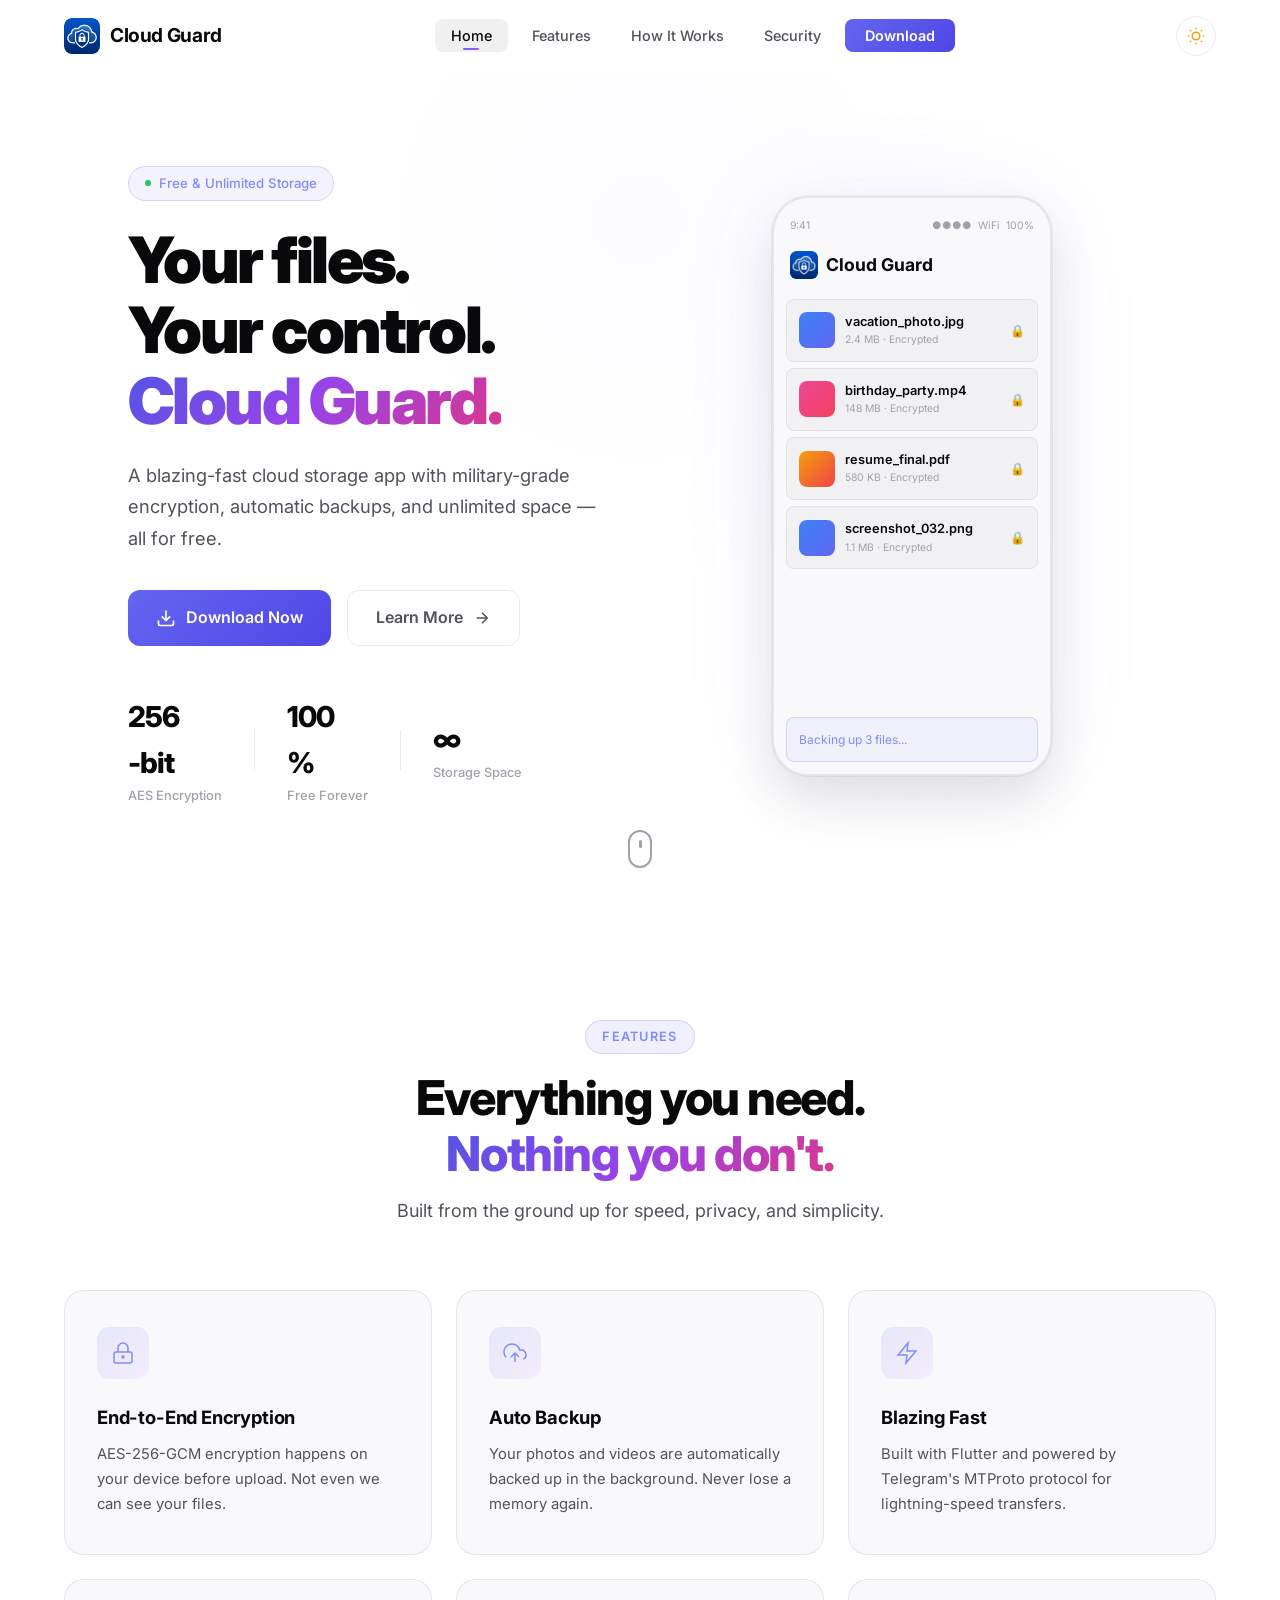
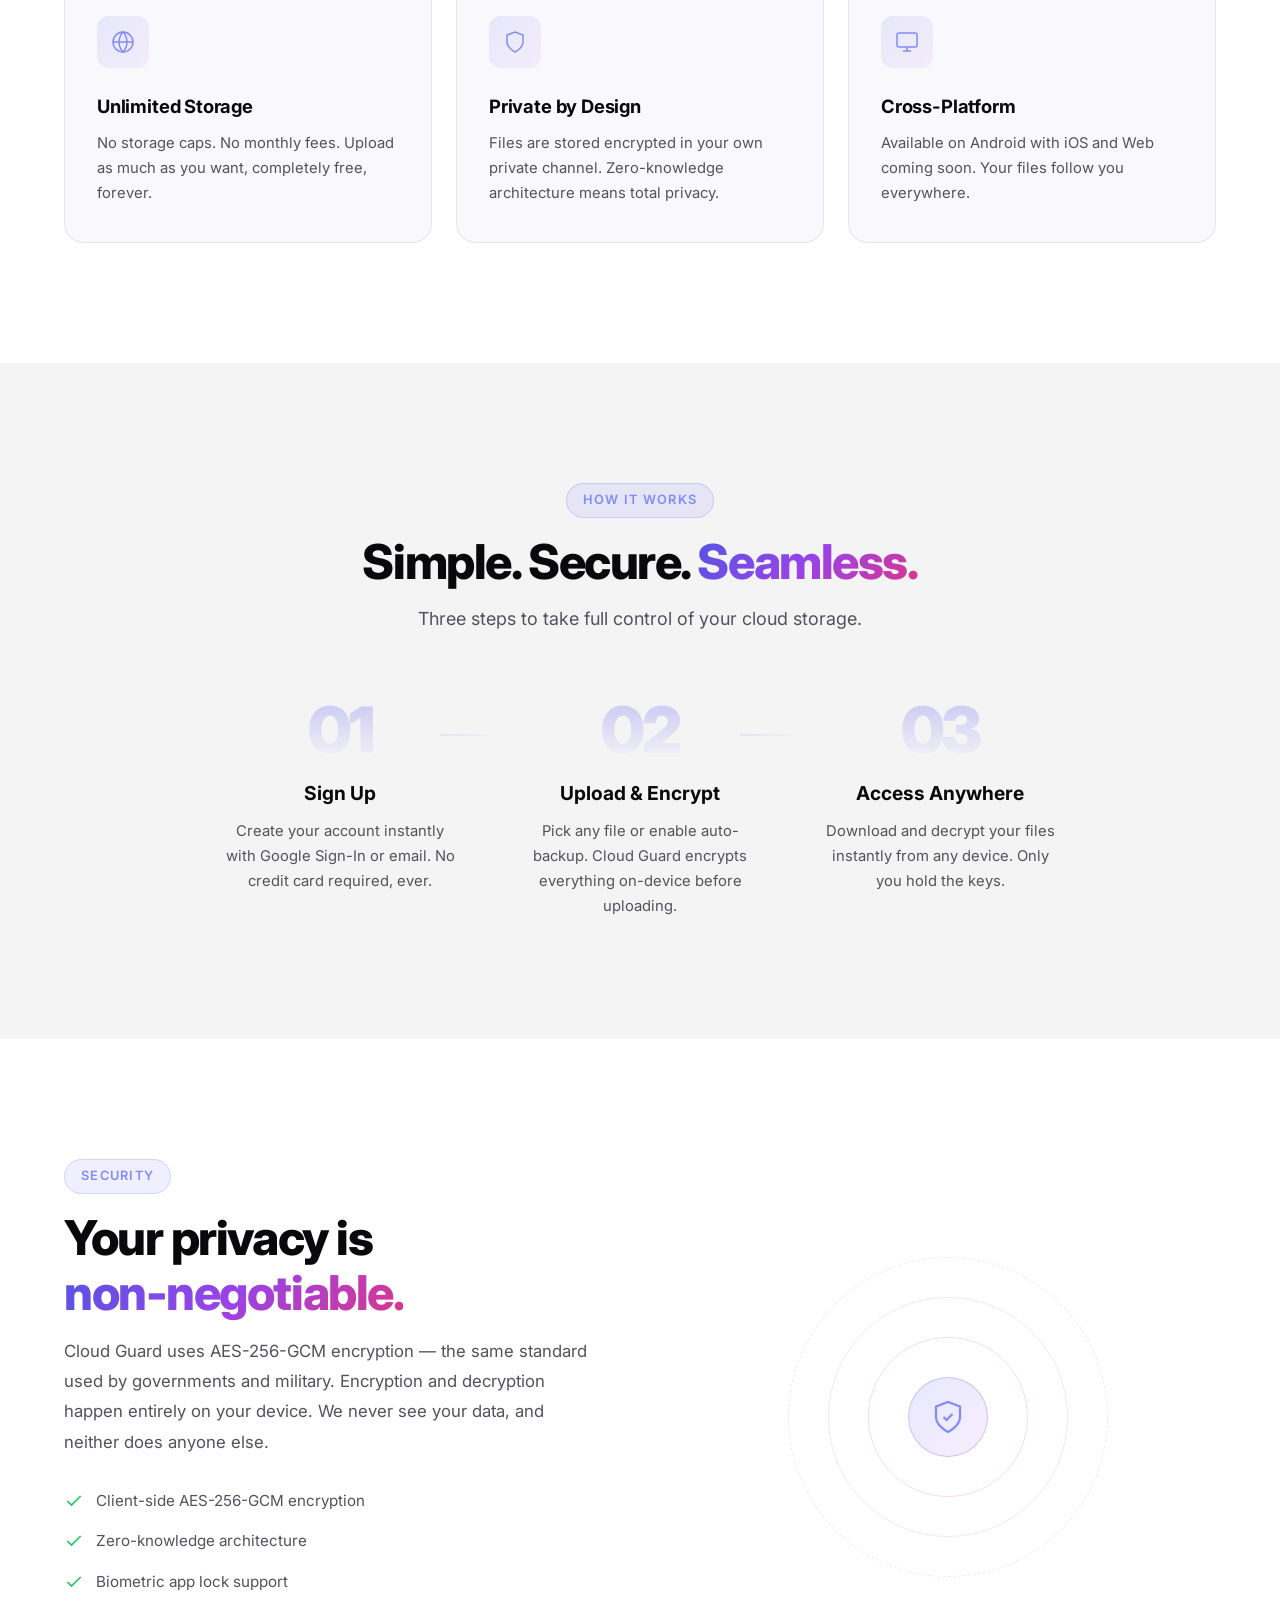
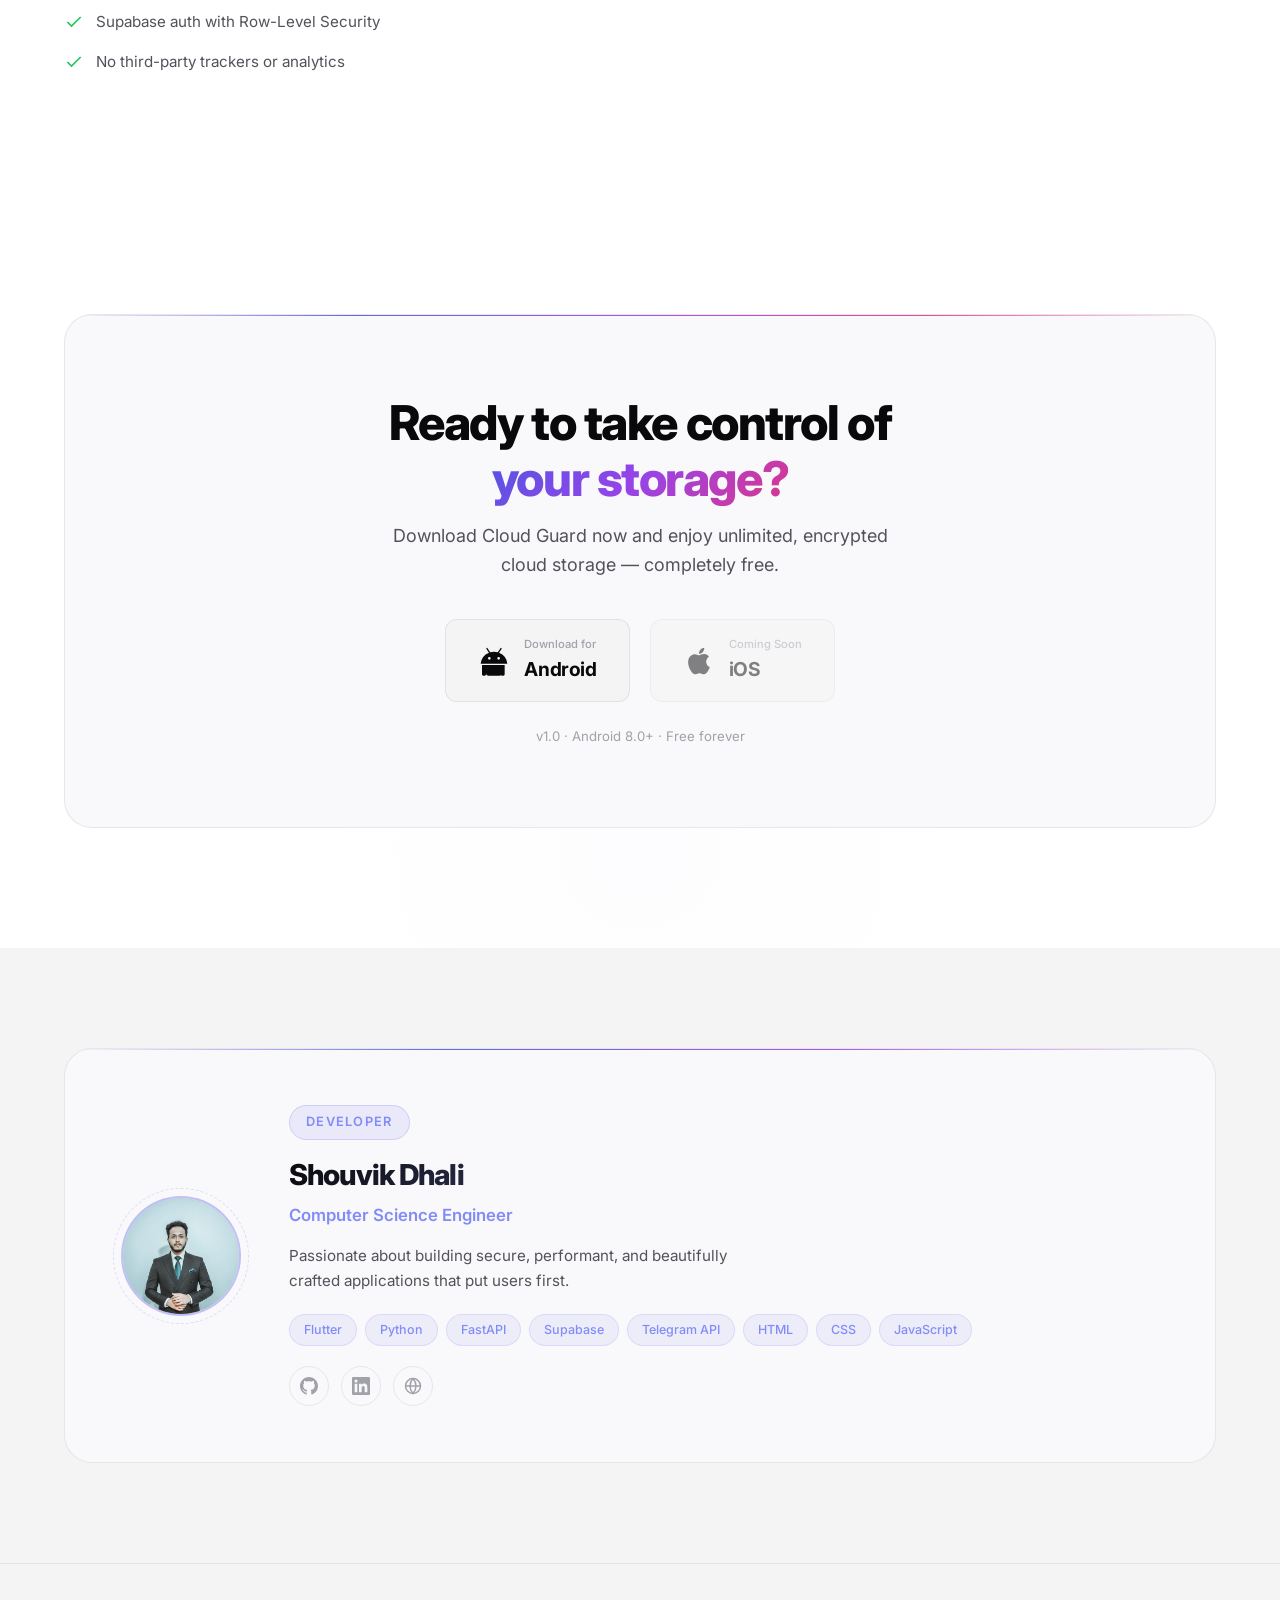
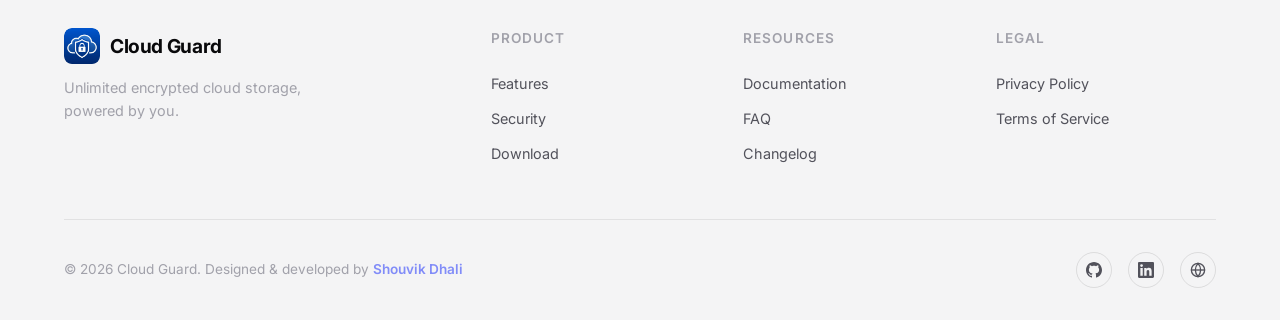
==== index.html @ 111c20c9 "first commit" ====
<!DOCTYPE html>
<html lang="en">
<head>
  <meta charset="UTF-8" />
  <meta name="viewport" content="width=device-width, initial-scale=1.0, viewport-fit=cover" />
  <title>Cloud Guard — Unlimited Free Encrypted Cloud Storage App</title>
  <meta name="description" content="Cloud Guard is a high-performance cloud storage app with end-to-end AES-256 encryption, automatic photo & video backup, and unlimited free storage. Download now for Android." />
  <meta name="keywords" content="cloud storage, encrypted storage, free cloud storage, unlimited storage, auto backup, photo backup, video backup, AES encryption, Android app, Cloud Guard" />
  <meta name="author" content="Shouvik Dhali" />
  <meta name="robots" content="index, follow" />
  <meta name="theme-color" content="#09090b" />
  <link rel="canonical" href="https://cloudguard.app/" />

  <!-- Open Graph / Facebook -->
  <meta property="og:type" content="website" />
  <meta property="og:url" content="https://cloudguard.app/" />
  <meta property="og:title" content="Cloud Guard — Unlimited Free Encrypted Cloud Storage" />
  <meta property="og:description" content="Blazing-fast cloud storage with military-grade encryption, automatic backups, and unlimited space — all for free." />
  <meta property="og:image" content="https://cloudguard.app/assets/og-image.png" />
  <meta property="og:site_name" content="Cloud Guard" />

  <!-- Twitter -->
  <meta name="twitter:card" content="summary_large_image" />
  <meta name="twitter:url" content="https://cloudguard.app/" />
  <meta name="twitter:title" content="Cloud Guard — Unlimited Free Encrypted Cloud Storage" />
  <meta name="twitter:description" content="Blazing-fast cloud storage with military-grade encryption, automatic backups, and unlimited space — all for free." />
  <meta name="twitter:image" content="https://cloudguard.app/assets/og-image.png" />

  <!-- Apple -->
  <meta name="apple-mobile-web-app-capable" content="yes" />
  <meta name="apple-mobile-web-app-status-bar-style" content="black-translucent" />
  <meta name="apple-mobile-web-app-title" content="Cloud Guard" />
  <link rel="apple-touch-icon" href="assets/favicon.png" />

  <!-- Preconnect & Fonts -->
  <link rel="preconnect" href="https://fonts.googleapis.com" />
  <link rel="preconnect" href="https://fonts.gstatic.com" crossorigin />
  <link href="https://fonts.googleapis.com/css2?family=Inter:wght@300;400;500;600;700;800;900&display=swap" rel="stylesheet" />

  <!-- Favicon -->
  <link rel="icon" type="image/png" sizes="32x32" href="assets/favicon.png" />
  <link rel="icon" type="image/png" sizes="16x16" href="assets/favicon.png" />
  <link rel="manifest" href="manifest.json" />

  <!-- Stylesheet -->
  <link rel="stylesheet" href="css/style.css" />

  <!-- Structured Data -->
  <script type="application/ld+json">
  {
    "@context": "https://schema.org",
    "@type": "SoftwareApplication",
    "name": "Cloud Guard",
    "operatingSystem": "Android",
    "applicationCategory": "UtilitiesApplication",
    "offers": {
      "@type": "Offer",
      "price": "0",
      "priceCurrency": "USD"
    },
    "description": "A high-performance cloud storage app with end-to-end AES-256 encryption, automatic photo & video backup, and unlimited free storage.",
    "author": {
      "@type": "Person",
      "name": "Shouvik Dhali",
      "url": "https://www.shouvikdhali.me/"
    },
    "aggregateRating": {
      "@type": "AggregateRating",
      "ratingValue": "4.8",
      "ratingCount": "100"
    }
  }
  </script>
  <script type="application/ld+json">
  {
    "@context": "https://schema.org",
    "@type": "WebSite",
    "name": "Cloud Guard",
    "url": "https://cloudguard.app/",
    "description": "Unlimited encrypted cloud storage, powered by you."
  }
  </script>
</head>
<body>
  <!-- Preloader -->
  <div class="preloader" id="preloader">
    <div class="preloader-spinner">
      <img src="assets/logo.png" alt="" class="preloader-logo" />
      <div class="preloader-ring"></div>
    </div>
  </div>

  <!-- Skip to content (accessibility) -->
  <a href="#main-content" class="skip-link">Skip to main content</a>

  <!-- Noscript -->
  <noscript>
    <div style="background:#6366f1;color:#fff;padding:12px;text-align:center;font-family:sans-serif;">
      This website requires JavaScript for full functionality. Please enable JavaScript to continue.
    </div>
  </noscript>

  <!-- ========== NAVBAR ========== -->
  <header>
  <nav class="navbar" id="navbar" role="navigation" aria-label="Main navigation">
    <div class="container nav-container">
      <a href="#" class="nav-logo">
        <img src="assets/logo.png" alt="Cloud Guard" class="logo-img" />
        <span>Cloud Guard</span>
      </a>
      <ul class="nav-links" id="navLinks">
        <li><a href="#hero">Home</a></li>
        <li><a href="#features">Features</a></li>
        <li><a href="#how-it-works">How It Works</a></li>
        <li><a href="#security">Security</a></li>
        <li><a href="#download" class="nav-cta">Download</a></li>
      </ul>
      <button class="theme-toggle" id="themeToggle" aria-label="Toggle theme">
        <svg class="theme-icon sun-icon" viewBox="0 0 24 24" fill="none" stroke="currentColor" stroke-width="2"><circle cx="12" cy="12" r="5"/><line x1="12" y1="1" x2="12" y2="3"/><line x1="12" y1="21" x2="12" y2="23"/><line x1="4.22" y1="4.22" x2="5.64" y2="5.64"/><line x1="18.36" y1="18.36" x2="19.78" y2="19.78"/><line x1="1" y1="12" x2="3" y2="12"/><line x1="21" y1="12" x2="23" y2="12"/><line x1="4.22" y1="19.78" x2="5.64" y2="18.36"/><line x1="18.36" y1="5.64" x2="19.78" y2="4.22"/></svg>
        <svg class="theme-icon moon-icon" viewBox="0 0 24 24" fill="none" stroke="currentColor" stroke-width="2"><path d="M21 12.79A9 9 0 1 1 11.21 3 7 7 0 0 0 21 12.79z"/></svg>
      </button>
      <button class="nav-toggle" id="navToggle" aria-label="Toggle navigation">
        <span></span>
        <span></span>
        <span></span>
      </button>
    </div>
  </nav>
  </header>

  <main id="main-content">
  <!-- ========== HERO ========== -->
  <section class="hero" id="hero" aria-label="Hero">
    <div class="hero-bg-glow"></div>
    <div class="container hero-container">
      <div class="hero-content" data-animate="fade-up">
        <div class="hero-badge">
          <span class="badge-dot"></span>
          Free &amp; Unlimited Storage
        </div>
        <h1 class="hero-title">
          Your files.<br />
          Your control.<br />
          <span class="gradient-text">Cloud Guard.</span>
        </h1>
        <p class="hero-subtitle">
          A blazing-fast cloud storage app with military-grade encryption, 
          automatic backups, and unlimited space — all for free.
        </p>
        <div class="hero-actions">
          <a href="#download" class="btn btn-primary btn-lg">
            <svg class="btn-icon" viewBox="0 0 24 24" fill="none" stroke="currentColor" stroke-width="2"><path d="M21 15v4a2 2 0 0 1-2 2H5a2 2 0 0 1-2-2v-4"/><polyline points="7 10 12 15 17 10"/><line x1="12" y1="15" x2="12" y2="3"/></svg>
            Download Now
          </a>
          <a href="#features" class="btn btn-ghost btn-lg">
            Learn More
            <svg class="btn-icon-right" viewBox="0 0 24 24" fill="none" stroke="currentColor" stroke-width="2"><line x1="5" y1="12" x2="19" y2="12"/><polyline points="12 5 19 12 12 19"/></svg>
          </a>
        </div>
        <div class="hero-stats">
          <div class="stat">
            <span class="stat-number" data-count="256">0</span><span class="stat-suffix">-bit</span>
            <span class="stat-label">AES Encryption</span>
          </div>
          <div class="stat-divider"></div>
          <div class="stat">
            <span class="stat-number" data-count="100">0</span><span class="stat-suffix">%</span>
            <span class="stat-label">Free Forever</span>
          </div>
          <div class="stat-divider"></div>
          <div class="stat">
            <span class="stat-number">∞</span>
            <span class="stat-label">Storage Space</span>
          </div>
        </div>
      </div>
      <div class="hero-visual" data-animate="fade-up" data-delay="200">
        <div class="phone-mockup">
          <div class="phone-frame">
            <div class="phone-screen">
              <div class="screen-header">
                <div class="screen-status-bar">
                  <span>9:41</span>
                  <div class="status-icons">
                    <span>●●●●</span>
                    <span>WiFi</span>
                    <span>100%</span>
                  </div>
                </div>
                <div class="screen-app-bar">
                  <img src="assets/logo.png" alt="" class="screen-logo" />
                  <span>Cloud Guard</span>
                </div>
              </div>
              <div class="screen-content">
                <div class="screen-file-item">
                  <div class="file-icon file-icon-img"></div>
                  <div class="file-info">
                    <span class="file-name">vacation_photo.jpg</span>
                    <span class="file-meta">2.4 MB · Encrypted</span>
                  </div>
                  <div class="file-lock">🔒</div>
                </div>
                <div class="screen-file-item">
                  <div class="file-icon file-icon-vid"></div>
                  <div class="file-info">
                    <span class="file-name">birthday_party.mp4</span>
                    <span class="file-meta">148 MB · Encrypted</span>
                  </div>
                  <div class="file-lock">🔒</div>
                </div>
                <div class="screen-file-item">
                  <div class="file-icon file-icon-doc"></div>
                  <div class="file-info">
                    <span class="file-name">resume_final.pdf</span>
                    <span class="file-meta">580 KB · Encrypted</span>
                  </div>
                  <div class="file-lock">🔒</div>
                </div>
                <div class="screen-file-item">
                  <div class="file-icon file-icon-img"></div>
                  <div class="file-info">
                    <span class="file-name">screenshot_032.png</span>
                    <span class="file-meta">1.1 MB · Encrypted</span>
                  </div>
                  <div class="file-lock">🔒</div>
                </div>
                <div class="screen-upload-bar">
                  <div class="upload-progress"></div>
                  <span>Backing up 3 files...</span>
                </div>
              </div>
            </div>
          </div>
          <div class="phone-glow"></div>
        </div>
      </div>
    </div>
    <div class="hero-scroll-indicator">
      <div class="scroll-mouse">
        <div class="scroll-wheel"></div>
      </div>
    </div>
  </section>

  <!-- ========== FEATURES ========== -->
  <section class="features" id="features" aria-label="Features">
    <div class="container">
      <div class="section-header" data-animate="fade-up">
        <span class="section-tag">Features</span>
        <h2 class="section-title">Everything you need.<br /><span class="gradient-text">Nothing you don't.</span></h2>
        <p class="section-subtitle">Built from the ground up for speed, privacy, and simplicity.</p>
      </div>
      <div class="features-grid">
        <div class="feature-card" data-animate="fade-up" data-delay="0">
          <div class="feature-icon-wrap">
            <svg viewBox="0 0 24 24" fill="none" stroke="currentColor" stroke-width="1.5"><rect x="3" y="11" width="18" height="11" rx="2" ry="2"/><path d="M7 11V7a5 5 0 0 1 10 0v4"/><circle cx="12" cy="16" r="1"/></svg>
          </div>
          <h3>End-to-End Encryption</h3>
          <p>AES-256-GCM encryption happens on your device before upload. Not even we can see your files.</p>
        </div>
        <div class="feature-card" data-animate="fade-up" data-delay="100">
          <div class="feature-icon-wrap">
            <svg viewBox="0 0 24 24" fill="none" stroke="currentColor" stroke-width="1.5"><polyline points="16 16 12 12 8 16"/><line x1="12" y1="12" x2="12" y2="21"/><path d="M20.39 18.39A5 5 0 0 0 18 9h-1.26A8 8 0 1 0 3 16.3"/></svg>
          </div>
          <h3>Auto Backup</h3>
          <p>Your photos and videos are automatically backed up in the background. Never lose a memory again.</p>
        </div>
        <div class="feature-card" data-animate="fade-up" data-delay="200">
          <div class="feature-icon-wrap">
            <svg viewBox="0 0 24 24" fill="none" stroke="currentColor" stroke-width="1.5"><path d="M13 2L3 14h9l-1 8 10-12h-9l1-8z"/></svg>
          </div>
          <h3>Blazing Fast</h3>
          <p>Built with Flutter and powered by Telegram's MTProto protocol for lightning-speed transfers.</p>
        </div>
        <div class="feature-card" data-animate="fade-up" data-delay="0">
          <div class="feature-icon-wrap">
            <svg viewBox="0 0 24 24" fill="none" stroke="currentColor" stroke-width="1.5"><circle cx="12" cy="12" r="10"/><line x1="2" y1="12" x2="22" y2="12"/><path d="M12 2a15.3 15.3 0 0 1 4 10 15.3 15.3 0 0 1-4 10 15.3 15.3 0 0 1-4-10 15.3 15.3 0 0 1 4-10z"/></svg>
          </div>
          <h3>Unlimited Storage</h3>
          <p>No storage caps. No monthly fees. Upload as much as you want, completely free, forever.</p>
        </div>
        <div class="feature-card" data-animate="fade-up" data-delay="100">
          <div class="feature-icon-wrap">
            <svg viewBox="0 0 24 24" fill="none" stroke="currentColor" stroke-width="1.5"><path d="M12 22s8-4 8-10V5l-8-3-8 3v7c0 6 8 10 8 10z"/></svg>
          </div>
          <h3>Private by Design</h3>
          <p>Files are stored encrypted in your own private channel. Zero-knowledge architecture means total privacy.</p>
        </div>
        <div class="feature-card" data-animate="fade-up" data-delay="200">
          <div class="feature-icon-wrap">
            <svg viewBox="0 0 24 24" fill="none" stroke="currentColor" stroke-width="1.5"><rect x="2" y="3" width="20" height="14" rx="2" ry="2"/><line x1="8" y1="21" x2="16" y2="21"/><line x1="12" y1="17" x2="12" y2="21"/></svg>
          </div>
          <h3>Cross-Platform</h3>
          <p>Available on Android with iOS and Web coming soon. Your files follow you everywhere.</p>
        </div>
      </div>
    </div>
  </section>

  <!-- ========== HOW IT WORKS ========== -->
  <section class="how-it-works" id="how-it-works" aria-label="How it works">
    <div class="container">
      <div class="section-header" data-animate="fade-up">
        <span class="section-tag">How It Works</span>
        <h2 class="section-title">Simple. Secure. <span class="gradient-text">Seamless.</span></h2>
        <p class="section-subtitle">Three steps to take full control of your cloud storage.</p>
      </div>
      <div class="steps">
        <div class="step" data-animate="fade-up" data-delay="0">
          <div class="step-number">01</div>
          <div class="step-content">
            <h3>Sign Up</h3>
            <p>Create your account instantly with Google Sign-In or email. No credit card required, ever.</p>
          </div>
          <div class="step-line"></div>
        </div>
        <div class="step" data-animate="fade-up" data-delay="150">
          <div class="step-number">02</div>
          <div class="step-content">
            <h3>Upload & Encrypt</h3>
            <p>Pick any file or enable auto-backup. Cloud Guard encrypts everything on-device before uploading.</p>
          </div>
          <div class="step-line"></div>
        </div>
        <div class="step" data-animate="fade-up" data-delay="300">
          <div class="step-number">03</div>
          <div class="step-content">
            <h3>Access Anywhere</h3>
            <p>Download and decrypt your files instantly from any device. Only you hold the keys.</p>
          </div>
        </div>
      </div>
    </div>
  </section>

  <!-- ========== SECURITY ========== -->
  <section class="security" id="security" aria-label="Security">
    <div class="container">
      <div class="security-grid">
        <div class="security-content" data-animate="fade-up">
          <span class="section-tag">Security</span>
          <h2 class="section-title">Your privacy is<br /><span class="gradient-text">non-negotiable.</span></h2>
          <p class="security-desc">
            Cloud Guard uses AES-256-GCM encryption — the same standard used by governments and military. 
            Encryption and decryption happen entirely on your device. We never see your data, and neither does anyone else.
          </p>
          <ul class="security-list">
            <li>
              <svg viewBox="0 0 24 24" fill="none" stroke="currentColor" stroke-width="2"><polyline points="20 6 9 17 4 12"/></svg>
              Client-side AES-256-GCM encryption
            </li>
            <li>
              <svg viewBox="0 0 24 24" fill="none" stroke="currentColor" stroke-width="2"><polyline points="20 6 9 17 4 12"/></svg>
              Zero-knowledge architecture
            </li>
            <li>
              <svg viewBox="0 0 24 24" fill="none" stroke="currentColor" stroke-width="2"><polyline points="20 6 9 17 4 12"/></svg>
              Biometric app lock support
            </li>
            <li>
              <svg viewBox="0 0 24 24" fill="none" stroke="currentColor" stroke-width="2"><polyline points="20 6 9 17 4 12"/></svg>
              Supabase auth with Row-Level Security
            </li>
            <li>
              <svg viewBox="0 0 24 24" fill="none" stroke="currentColor" stroke-width="2"><polyline points="20 6 9 17 4 12"/></svg>
              No third-party trackers or analytics
            </li>
          </ul>
        </div>
        <div class="security-visual" data-animate="fade-up" data-delay="200">
          <div class="shield-graphic">
            <div class="shield-ring shield-ring-1"></div>
            <div class="shield-ring shield-ring-2"></div>
            <div class="shield-ring shield-ring-3"></div>
            <div class="shield-core">
              <svg viewBox="0 0 24 24" fill="none" stroke="currentColor" stroke-width="1.5"><path d="M12 22s8-4 8-10V5l-8-3-8 3v7c0 6 8 10 8 10z"/><polyline points="9 12 11 14 15 10"/></svg>
            </div>
          </div>
        </div>
      </div>
    </div>
  </section>

  <!-- ========== DOWNLOAD ========== -->
  <section class="download" id="download" aria-label="Download">
    <div class="download-bg-glow"></div>
    <div class="container">
      <div class="download-card" data-animate="fade-up">
        <h2 class="section-title">Ready to take control of<br /><span class="gradient-text">your storage?</span></h2>
        <p class="section-subtitle">Download Cloud Guard now and enjoy unlimited, encrypted cloud storage — completely free.</p>
        <div class="download-buttons">
          <a href="#" class="download-btn android-btn">
            <svg viewBox="0 0 24 24" fill="currentColor" class="store-icon">
              <path d="M17.523 2.236a.5.5 0 0 0-.695.134L14.84 5.456A9.93 9.93 0 0 0 12 5c-.988 0-1.94.16-2.837.455L7.172 2.37a.5.5 0 1 0-.83.558l1.9 2.828A9.972 9.972 0 0 0 2 14h20a9.972 9.972 0 0 0-6.242-8.244l1.9-2.828a.5.5 0 0 0-.135-.692zM8.5 11a1 1 0 1 1 0-2 1 1 0 0 1 0 2zm7 0a1 1 0 1 1 0-2 1 1 0 0 1 0 2zM3 15v7a1 1 0 0 0 1 1h1a1 1 0 0 0 1-1v-7H3zm14 0v7a1 1 0 0 0 1 1h1a1 1 0 0 0 1-1v-7h-3zM6 15v6a2 2 0 0 0 2 2h8a2 2 0 0 0 2-2v-6H6z"/>
            </svg>
            <div class="btn-text">
              <span class="btn-small">Download for</span>
              <span class="btn-large">Android</span>
            </div>
          </a>
          <div class="download-btn coming-soon-btn" title="Coming Soon">
            <svg viewBox="0 0 24 24" fill="currentColor" class="store-icon">
              <path d="M18.71 19.5c-.83 1.24-1.71 2.45-3.05 2.47-1.34.03-1.77-.79-3.29-.79-1.53 0-2 .77-3.27.82-1.31.05-2.3-1.32-3.14-2.53C4.25 17 2.94 12.45 4.7 9.39c.87-1.52 2.43-2.48 4.12-2.51 1.28-.02 2.5.87 3.29.87.78 0 2.26-1.07 3.8-.91.65.03 2.47.26 3.64 1.98-.09.06-2.17 1.28-2.15 3.81.03 3.02 2.65 4.03 2.68 4.04-.03.07-.42 1.44-1.38 2.83M13 3.5c.73-.83 1.94-1.46 2.94-1.5.13 1.17-.34 2.35-1.04 3.19-.69.85-1.83 1.51-2.95 1.42-.15-1.15.41-2.35 1.05-3.11z"/>
            </svg>
            <div class="btn-text">
              <span class="btn-small">Coming Soon</span>
              <span class="btn-large">iOS</span>
            </div>
          </div>
        </div>
        <p class="download-note">v1.0 · Android 8.0+ · Free forever</p>
      </div>
    </div>
  </section>

  <!-- ========== DEVELOPER ========== -->
  <section class="developer" id="developer" aria-label="Developer">
    <div class="container">
      <div class="developer-card" data-animate="fade-up">
        <div class="dev-avatar">
          <div class="dev-avatar-inner">
            <img src="assets/developer.jpg" alt="Shouvik Dhali — Developer of Cloud Guard" class="dev-photo" loading="lazy" />
          </div>
          <div class="dev-avatar-ring"></div>
        </div>
        <div class="dev-info">
          <span class="section-tag">Developer</span>
          <h3 class="dev-name">Shouvik Dhali</h3>
          <p class="dev-title">Computer Science Engineer</p>
          <p class="dev-desc">Passionate about building secure, performant, and beautifully crafted applications that put users first.</p>
          <div class="dev-tags">
            <span class="dev-tag">Flutter</span>
            <span class="dev-tag">Python</span>
            <span class="dev-tag">FastAPI</span>
            <span class="dev-tag">Supabase</span>
            <span class="dev-tag">Telegram API</span>
            <span class="dev-tag">HTML</span>
            <span class="dev-tag">CSS</span>
            <span class="dev-tag">JavaScript</span>
          </div>
          <div class="dev-socials">
            <a href="https://github.com/shouvikofficial" target="_blank" rel="noopener" aria-label="GitHub">
              <svg viewBox="0 0 24 24" fill="currentColor"><path d="M12 0c-6.626 0-12 5.373-12 12 0 5.302 3.438 9.8 8.207 11.387.599.111.793-.261.793-.577v-2.234c-3.338.726-4.033-1.416-4.033-1.416-.546-1.387-1.333-1.756-1.333-1.756-1.089-.745.083-.729.083-.729 1.205.084 1.839 1.237 1.839 1.237 1.07 1.834 2.807 1.304 3.492.997.107-.775.418-1.305.762-1.604-2.665-.305-5.467-1.334-5.467-5.931 0-1.311.469-2.381 1.236-3.221-.124-.303-.535-1.524.117-3.176 0 0 1.008-.322 3.301 1.23.957-.266 1.983-.399 3.003-.404 1.02.005 2.047.138 3.006.404 2.291-1.552 3.297-1.23 3.297-1.23.653 1.653.242 2.874.118 3.176.77.84 1.235 1.911 1.235 3.221 0 4.609-2.807 5.624-5.479 5.921.43.372.823 1.102.823 2.222v3.293c0 .319.192.694.801.576 4.765-1.589 8.199-6.086 8.199-11.386 0-6.627-5.373-12-12-12z"/></svg>
            </a>
            <a href="https://www.linkedin.com/in/mehshouvik420" target="_blank" rel="noopener" aria-label="LinkedIn">
              <svg viewBox="0 0 24 24" fill="currentColor"><path d="M20.447 20.452h-3.554v-5.569c0-1.328-.027-3.037-1.852-3.037-1.853 0-2.136 1.445-2.136 2.939v5.667H9.351V9h3.414v1.561h.046c.477-.9 1.637-1.85 3.37-1.85 3.601 0 4.267 2.37 4.267 5.455v6.286zM5.337 7.433a2.062 2.062 0 0 1-2.063-2.065 2.064 2.064 0 1 1 2.063 2.065zm1.782 13.019H3.555V9h3.564v11.452zM22.225 0H1.771C.792 0 0 .774 0 1.729v20.542C0 23.227.792 24 1.771 24h20.451C23.2 24 24 23.227 24 22.271V1.729C24 .774 23.2 0 22.222 0h.003z"/></svg>
            </a>
            <a href="https://www.shouvikdhali.me/" target="_blank" rel="noopener" aria-label="Portfolio">
              <svg viewBox="0 0 24 24" fill="none" stroke="currentColor" stroke-width="2"><circle cx="12" cy="12" r="10"/><line x1="2" y1="12" x2="22" y2="12"/><path d="M12 2a15.3 15.3 0 0 1 4 10 15.3 15.3 0 0 1-4 10 15.3 15.3 0 0 1-4-10 15.3 15.3 0 0 1 4-10z"/></svg>
            </a>
          </div>
        </div>
      </div>
    </div>
  </section>

  </main>

  <!-- ========== FOOTER ========== -->
  <footer class="footer" role="contentinfo">
    <div class="container">
      <div class="footer-content">
        <div class="footer-brand">
          <a href="#" class="nav-logo">
            <img src="assets/logo.png" alt="Cloud Guard" class="logo-img" loading="lazy" />
            <span>Cloud Guard</span>
          </a>
          <p class="footer-desc">Unlimited encrypted cloud storage, powered by you.</p>
        </div>
        <div class="footer-links-grid">
          <div class="footer-col">
            <h4>Product</h4>
            <a href="#features">Features</a>
            <a href="#security">Security</a>
            <a href="#download">Download</a>
          </div>
          <div class="footer-col">
            <h4>Resources</h4>
            <a href="docs.html">Documentation</a>
            <a href="faq.html">FAQ</a>
            <a href="changelog.html">Changelog</a>
          </div>
          <div class="footer-col">
            <h4>Legal</h4>
            <a href="privacy.html">Privacy Policy</a>
            <a href="terms.html">Terms of Service</a>
          </div>
        </div>
      </div>
      <div class="footer-bottom">
        <p>&copy; 2026 Cloud Guard. Designed &amp; developed by <a href="#developer" class="dev-credit">Shouvik Dhali</a></p>
        <div class="footer-socials">
          <a href="https://github.com/shouvikofficial" target="_blank" rel="noopener" aria-label="GitHub">
            <svg viewBox="0 0 24 24" fill="currentColor"><path d="M12 0c-6.626 0-12 5.373-12 12 0 5.302 3.438 9.8 8.207 11.387.599.111.793-.261.793-.577v-2.234c-3.338.726-4.033-1.416-4.033-1.416-.546-1.387-1.333-1.756-1.333-1.756-1.089-.745.083-.729.083-.729 1.205.084 1.839 1.237 1.839 1.237 1.07 1.834 2.807 1.304 3.492.997.107-.775.418-1.305.762-1.604-2.665-.305-5.467-1.334-5.467-5.931 0-1.311.469-2.381 1.236-3.221-.124-.303-.535-1.524.117-3.176 0 0 1.008-.322 3.301 1.23.957-.266 1.983-.399 3.003-.404 1.02.005 2.047.138 3.006.404 2.291-1.552 3.297-1.23 3.297-1.23.653 1.653.242 2.874.118 3.176.77.84 1.235 1.911 1.235 3.221 0 4.609-2.807 5.624-5.479 5.921.43.372.823 1.102.823 2.222v3.293c0 .319.192.694.801.576 4.765-1.589 8.199-6.086 8.199-11.386 0-6.627-5.373-12-12-12z"/></svg>
          </a>
          <a href="https://www.linkedin.com/in/mehshouvik420" target="_blank" rel="noopener" aria-label="LinkedIn">
            <svg viewBox="0 0 24 24" fill="currentColor"><path d="M20.447 20.452h-3.554v-5.569c0-1.328-.027-3.037-1.852-3.037-1.853 0-2.136 1.445-2.136 2.939v5.667H9.351V9h3.414v1.561h.046c.477-.9 1.637-1.85 3.37-1.85 3.601 0 4.267 2.37 4.267 5.455v6.286zM5.337 7.433a2.062 2.062 0 0 1-2.063-2.065 2.064 2.064 0 1 1 2.063 2.065zm1.782 13.019H3.555V9h3.564v11.452zM22.225 0H1.771C.792 0 0 .774 0 1.729v20.542C0 23.227.792 24 1.771 24h20.451C23.2 24 24 23.227 24 22.271V1.729C24 .774 23.2 0 22.222 0h.003z"/></svg>
          </a>
          <a href="https://www.shouvikdhali.me/" target="_blank" rel="noopener" aria-label="Portfolio">
            <svg viewBox="0 0 24 24" fill="none" stroke="currentColor" stroke-width="2"><circle cx="12" cy="12" r="10"/><line x1="2" y1="12" x2="22" y2="12"/><path d="M12 2a15.3 15.3 0 0 1 4 10 15.3 15.3 0 0 1-4 10 15.3 15.3 0 0 1-4-10 15.3 15.3 0 0 1 4-10z"/></svg>
          </a>
        </div>
      </div>
    </div>
  </footer>

  <script src="js/main.js"></script>

  <!-- Scroll to Top -->
  <button class="scroll-to-top" id="scrollToTop" aria-label="Scroll to top">
    <svg viewBox="0 0 24 24" fill="none" stroke="currentColor" stroke-width="2.5"><polyline points="18 15 12 9 6 15"/></svg>
  </button>
</body>
</html>
---- css/style.css ----
/* ===================================================
   CLOUD GUARD — Landing Page Styles
   Modern, dark-themed, professional design
   =================================================== */

/* ---------- RESET & BASE ---------- */
*, *::before, *::after {
  margin: 0;
  padding: 0;
  box-sizing: border-box;
}

:root {
  /* Colors */
  --bg-primary: #09090b;
  --bg-secondary: #0f0f13;
  --bg-card: #141419;
  --bg-card-hover: #1a1a22;
  --border-color: rgba(255, 255, 255, 0.06);
  --border-hover: rgba(255, 255, 255, 0.12);

  --text-primary: #fafafa;
  --text-secondary: #a1a1aa;
  --text-muted: #71717a;

  --accent: #6366f1;
  --accent-light: #818cf8;
  --accent-dark: #4f46e5;
  --accent-glow: rgba(99, 102, 241, 0.25);

  --gradient-start: #6366f1;
  --gradient-mid: #a855f7;
  --gradient-end: #ec4899;

  --success: #22c55e;

  /* Sizing */
  --container-max: 1200px;
  --nav-height: 72px;
  --radius-sm: 8px;
  --radius-md: 12px;
  --radius-lg: 20px;
  --radius-xl: 28px;

  /* Transitions */
  --ease-out: cubic-bezier(0.16, 1, 0.3, 1);
  --transition-fast: 0.2s var(--ease-out);
  --transition-base: 0.4s var(--ease-out);
  --transition-slow: 0.6s var(--ease-out);
}

/* ---------- LIGHT MODE ---------- */
[data-theme="light"] {
  --bg-primary: #ffffff;
  --bg-secondary: #f4f4f5;
  --bg-card: #f9f9fb;
  --bg-card-hover: #f0f0f5;
  --border-color: rgba(0, 0, 0, 0.08);
  --border-hover: rgba(0, 0, 0, 0.15);

  --text-primary: #09090b;
  --text-secondary: #52525b;
  --text-muted: #a1a1aa;

  --accent-glow: rgba(99, 102, 241, 0.12);
}

[data-theme="light"] .hero-bg-glow {
  opacity: 0.15;
}

[data-theme="light"] .phone-frame {
  box-shadow:
    0 0 0 1px rgba(0, 0, 0, 0.05),
    0 25px 50px rgba(0, 0, 0, 0.1),
    0 0 100px rgba(99, 102, 241, 0.08);
}

[data-theme="light"] .navbar {
  background: rgba(255, 255, 255, 0.6);
}

[data-theme="light"] .navbar.scrolled {
  background: rgba(255, 255, 255, 0.85);
}

[data-theme="light"] .nav-links a:hover {
  background: rgba(0, 0, 0, 0.04);
}

[data-theme="light"] .nav-toggle span {
  background: var(--text-primary);
}

[data-theme="light"] .screen-file-item {
  background: rgba(0, 0, 0, 0.03);
  border-color: rgba(0, 0, 0, 0.06);
}

[data-theme="light"] .screen-upload-bar {
  background: rgba(99, 102, 241, 0.06);
}

[data-theme="light"] .download-btn {
  background: var(--bg-secondary);
}

[data-theme="light"] .footer-socials a {
  border-color: rgba(0, 0, 0, 0.1);
}

[data-theme="light"] .footer-socials svg {
  color: var(--text-secondary);
}

[data-theme="light"] .nav-links {
  background: rgba(255, 255, 255, 0.95);
}

[data-theme="light"] .download-bg-glow {
  opacity: 0.1;
}

[data-theme="light"] .phone-glow {
  opacity: 0.1;
}

[data-theme="light"] .gradient-text {
  filter: brightness(0.85) saturate(1.2);
}

html {
  scroll-behavior: smooth;
  -webkit-font-smoothing: antialiased;
  -moz-osx-font-smoothing: grayscale;
}

/* ---------- CUSTOM SCROLLBAR ---------- */
::-webkit-scrollbar {
  width: 8px;
}

::-webkit-scrollbar-track {
  background: var(--bg-primary);
}

::-webkit-scrollbar-thumb {
  background: rgba(99, 102, 241, 0.3);
  border-radius: 10px;
}

::-webkit-scrollbar-thumb:hover {
  background: rgba(99, 102, 241, 0.5);
}

/* Firefox scrollbar */
html {
  scrollbar-width: thin;
  scrollbar-color: rgba(99, 102, 241, 0.3) var(--bg-primary);
}

/* ---------- TEXT SELECTION ---------- */
::selection {
  background: rgba(99, 102, 241, 0.35);
  color: #fff;
}

::-moz-selection {
  background: rgba(99, 102, 241, 0.35);
  color: #fff;
}

[data-theme="light"] ::selection {
  background: rgba(99, 102, 241, 0.25);
  color: #09090b;
}

/* ---------- FOCUS VISIBLE (keyboard nav) ---------- */
:focus-visible {
  outline: 2px solid var(--accent);
  outline-offset: 3px;
  border-radius: 4px;
}

a:focus:not(:focus-visible),
button:focus:not(:focus-visible) {
  outline: none;
}

body {
  font-family: 'Inter', -apple-system, BlinkMacSystemFont, 'Segoe UI', sans-serif;
  background-color: var(--bg-primary);
  color: var(--text-primary);
  line-height: 1.6;
  overflow-x: hidden;
}

/* ---------- PRELOADER ---------- */
.preloader {
  position: fixed;
  inset: 0;
  z-index: 99999;
  display: flex;
  align-items: center;
  justify-content: center;
  background: var(--bg-primary);
  transition: opacity 0.5s ease, visibility 0.5s ease;
}

.preloader.hidden {
  opacity: 0;
  visibility: hidden;
  pointer-events: none;
}

.preloader-spinner {
  position: relative;
  display: flex;
  align-items: center;
  justify-content: center;
}

.preloader-logo {
  width: 48px;
  height: 48px;
  animation: preloaderPulse 1.2s ease-in-out infinite;
}

.preloader-ring {
  position: absolute;
  width: 80px;
  height: 80px;
  border: 2px solid transparent;
  border-top-color: var(--accent);
  border-right-color: var(--accent-light);
  border-radius: 50%;
  animation: preloaderSpin 1s linear infinite;
}

@keyframes preloaderSpin {
  to { transform: rotate(360deg); }
}

@keyframes preloaderPulse {
  0%, 100% { opacity: 1; transform: scale(1); }
  50% { opacity: 0.7; transform: scale(0.92); }
}

/* ---------- SKIP LINK (accessibility) ---------- */
.skip-link {
  position: absolute;
  top: -100%;
  left: 16px;
  z-index: 100000;
  padding: 12px 24px;
  background: var(--accent);
  color: #fff;
  font-weight: 600;
  font-size: 0.9rem;
  border-radius: var(--radius-sm);
  text-decoration: none;
  transition: top 0.3s;
}

.skip-link:focus {
  top: 16px;
}

/* ---------- SCROLL TO TOP ---------- */
.scroll-to-top {
  position: fixed;
  bottom: 32px;
  right: 32px;
  z-index: 9000;
  width: 48px;
  height: 48px;
  display: flex;
  align-items: center;
  justify-content: center;
  background: linear-gradient(135deg, var(--accent), var(--accent-dark));
  border: none;
  border-radius: 50%;
  cursor: pointer;
  opacity: 0;
  visibility: hidden;
  transform: translateY(16px);
  transition: opacity 0.3s, visibility 0.3s, transform 0.3s, box-shadow 0.3s;
  box-shadow: 0 4px 20px var(--accent-glow);
}

.scroll-to-top.visible {
  opacity: 1;
  visibility: visible;
  transform: translateY(0);
}

.scroll-to-top:hover {
  transform: translateY(-3px);
  box-shadow: 0 8px 32px var(--accent-glow);
}

.scroll-to-top svg {
  width: 22px;
  height: 22px;
  color: #fff;
}

a {
  color: inherit;
  text-decoration: none;
}

img {
  max-width: 100%;
  display: block;
}

ul {
  list-style: none;
}

.container {
  max-width: var(--container-max);
  margin: 0 auto;
  padding: 0 24px;
}

/* ---------- GRADIENT TEXT ---------- */
.gradient-text {
  background: linear-gradient(135deg, var(--gradient-start), var(--gradient-mid), var(--gradient-end));
  -webkit-background-clip: text;
  -webkit-text-fill-color: transparent;
  background-clip: text;
}

/* ---------- SECTION HELPERS ---------- */
.section-header {
  text-align: center;
  max-width: 640px;
  margin: 0 auto 64px;
}

.section-tag {
  display: inline-block;
  font-size: 0.8rem;
  font-weight: 600;
  letter-spacing: 0.1em;
  text-transform: uppercase;
  color: var(--accent-light);
  margin-bottom: 16px;
  padding: 6px 16px;
  border-radius: 100px;
  background: rgba(99, 102, 241, 0.1);
  border: 1px solid rgba(99, 102, 241, 0.2);
}

.section-title {
  font-size: clamp(2rem, 4vw, 3rem);
  font-weight: 800;
  line-height: 1.15;
  letter-spacing: -0.03em;
  margin-bottom: 16px;
}

.section-subtitle {
  font-size: 1.125rem;
  color: var(--text-secondary);
  max-width: 520px;
  margin: 0 auto;
}

/* ---------- BUTTONS ---------- */
.btn {
  display: inline-flex;
  align-items: center;
  gap: 10px;
  font-family: inherit;
  font-weight: 600;
  font-size: 0.95rem;
  border: none;
  border-radius: var(--radius-md);
  cursor: pointer;
  transition: all var(--transition-fast);
  text-decoration: none;
  white-space: nowrap;
}

.btn-lg {
  padding: 14px 28px;
  font-size: 1rem;
}

.btn-primary {
  background: linear-gradient(135deg, var(--accent), var(--accent-dark));
  color: #fff;
  box-shadow: 0 0 0 0 var(--accent-glow);
}

.btn-primary:hover {
  transform: translateY(-2px);
  box-shadow: 0 8px 32px var(--accent-glow);
}

.btn-ghost {
  background: transparent;
  color: var(--text-secondary);
  border: 1px solid var(--border-color);
}

.btn-ghost:hover {
  color: var(--text-primary);
  border-color: var(--border-hover);
  background: rgba(255, 255, 255, 0.03);
}

.btn-icon {
  width: 20px;
  height: 20px;
  flex-shrink: 0;
}

.btn-icon-right {
  width: 18px;
  height: 18px;
  flex-shrink: 0;
  transition: transform var(--transition-fast);
}

.btn-ghost:hover .btn-icon-right {
  transform: translateX(4px);
}

/* ========================================
   NAVBAR
   ======================================== */
.navbar {
  position: fixed;
  top: 0;
  left: 0;
  right: 0;
  height: var(--nav-height);
  z-index: 1000;
  background: rgba(9, 9, 11, 0.6);
  backdrop-filter: blur(20px);
  -webkit-backdrop-filter: blur(20px);
  border-bottom: 1px solid transparent;
  transition: all var(--transition-base);
}

.navbar.scrolled {
  background: rgba(9, 9, 11, 0.85);
  border-bottom-color: var(--border-color);
}

.nav-container {
  display: flex;
  align-items: center;
  justify-content: space-between;
  height: 100%;
}

.nav-logo {
  display: flex;
  align-items: center;
  gap: 10px;
  font-weight: 700;
  font-size: 1.2rem;
  letter-spacing: -0.02em;
}

.logo-img {
  width: 36px;
  height: 36px;
  border-radius: var(--radius-sm);
}

.nav-links {
  display: flex;
  align-items: center;
  gap: 8px;
}

.nav-links a {
  padding: 8px 16px;
  font-size: 0.9rem;
  font-weight: 500;
  color: var(--text-secondary);
  border-radius: var(--radius-sm);
  transition: all var(--transition-fast);
}

.nav-links a:hover {
  color: var(--text-primary);
  background: rgba(255, 255, 255, 0.05);
}

.nav-links a.active {
  color: var(--text-primary);
  background: rgba(255, 255, 255, 0.07);
  position: relative;
}

.nav-links a.active::after {
  content: '';
  position: absolute;
  bottom: 2px;
  left: 50%;
  transform: translateX(-50%);
  width: 16px;
  height: 2px;
  border-radius: 2px;
  background: linear-gradient(90deg, var(--gradient-start), var(--gradient-mid));
}

[data-theme="light"] .nav-links a.active {
  background: rgba(0, 0, 0, 0.06);
}

.nav-cta {
  background: linear-gradient(135deg, var(--accent), var(--accent-dark)) !important;
  color: #fff !important;
  font-weight: 600 !important;
  padding: 8px 20px !important;
  border-radius: var(--radius-sm) !important;
}

.nav-cta:hover {
  transform: translateY(-1px);
  box-shadow: 0 4px 16px var(--accent-glow);
}

/* Theme Toggle */
.theme-toggle {
  display: flex;
  align-items: center;
  justify-content: center;
  width: 40px;
  height: 40px;
  border-radius: 50%;
  border: 1px solid var(--border-color);
  background: transparent;
  cursor: pointer;
  transition: all var(--transition-fast);
  position: relative;
  margin-left: 8px;
  flex-shrink: 0;
}

.theme-toggle:hover {
  border-color: var(--border-hover);
  background: rgba(255, 255, 255, 0.05);
}

[data-theme="light"] .theme-toggle:hover {
  background: rgba(0, 0, 0, 0.05);
}

.theme-icon {
  width: 18px;
  height: 18px;
  position: absolute;
  transition: all 0.4s var(--ease-out);
}

.sun-icon {
  opacity: 0;
  transform: rotate(-90deg) scale(0.5);
  color: #f59e0b;
}

.moon-icon {
  opacity: 1;
  transform: rotate(0deg) scale(1);
  color: var(--accent-light);
}

[data-theme="light"] .sun-icon {
  opacity: 1;
  transform: rotate(0deg) scale(1);
}

[data-theme="light"] .moon-icon {
  opacity: 0;
  transform: rotate(90deg) scale(0.5);
}

/* Mobile Nav Toggle */
.nav-toggle {
  display: none;
  flex-direction: column;
  gap: 5px;
  background: none;
  border: none;
  cursor: pointer;
  padding: 8px;
}

.nav-toggle span {
  display: block;
  width: 22px;
  height: 2px;
  background: var(--text-primary);
  border-radius: 2px;
  transition: all var(--transition-fast);
}

.nav-toggle.active span:nth-child(1) {
  transform: rotate(45deg) translate(5px, 5px);
}

.nav-toggle.active span:nth-child(2) {
  opacity: 0;
}

.nav-toggle.active span:nth-child(3) {
  transform: rotate(-45deg) translate(5px, -5px);
}

/* ========================================
   HERO
   ======================================== */
.hero {
  position: relative;
  min-height: 100vh;
  display: flex;
  align-items: center;
  padding-top: var(--nav-height);
  overflow: hidden;
}

.hero-bg-glow {
  position: absolute;
  top: -20%;
  left: 50%;
  transform: translateX(-50%);
  width: 800px;
  height: 800px;
  background: radial-gradient(circle, var(--accent-glow) 0%, transparent 70%);
  opacity: 0.4;
  pointer-events: none;
  animation: pulseGlow 8s ease-in-out infinite;
}

@keyframes pulseGlow {
  0%, 100% { transform: translateX(-50%) scale(1); opacity: 0.4; }
  50% { transform: translateX(-50%) scale(1.15); opacity: 0.25; }
}

.hero-container {
  display: grid;
  grid-template-columns: 1fr 1fr;
  align-items: center;
  gap: 64px;
  padding: 80px 24px;
}

.hero-badge {
  display: inline-flex;
  align-items: center;
  gap: 8px;
  padding: 6px 16px;
  font-size: 0.825rem;
  font-weight: 500;
  color: var(--accent-light);
  background: rgba(99, 102, 241, 0.08);
  border: 1px solid rgba(99, 102, 241, 0.2);
  border-radius: 100px;
  margin-bottom: 24px;
}

.badge-dot {
  width: 6px;
  height: 6px;
  border-radius: 50%;
  background: var(--success);
  animation: blink 2s ease-in-out infinite;
}

@keyframes blink {
  0%, 100% { opacity: 1; }
  50% { opacity: 0.3; }
}

.hero-title {
  font-size: clamp(2.5rem, 5.5vw, 4rem);
  font-weight: 900;
  line-height: 1.1;
  letter-spacing: -0.04em;
  margin-bottom: 24px;
}

.hero-subtitle {
  font-size: 1.15rem;
  color: var(--text-secondary);
  max-width: 480px;
  margin-bottom: 36px;
  line-height: 1.7;
}

.hero-actions {
  display: flex;
  gap: 16px;
  margin-bottom: 48px;
  flex-wrap: wrap;
}

.hero-stats {
  display: flex;
  align-items: center;
  gap: 32px;
}

.stat {
  display: flex;
  flex-direction: column;
}

.stat-number {
  font-size: 1.8rem;
  font-weight: 800;
  letter-spacing: -0.03em;
  color: var(--text-primary);
}

.stat-suffix {
  font-size: 1.8rem;
  font-weight: 800;
  letter-spacing: -0.03em;
  color: var(--text-primary);
}

.stat-label {
  font-size: 0.8rem;
  color: var(--text-muted);
  font-weight: 500;
}

.stat-divider {
  width: 1px;
  height: 40px;
  background: var(--border-color);
}

/* --- Phone Mockup --- */
.hero-visual {
  display: flex;
  justify-content: center;
  position: relative;
}

.phone-mockup {
  position: relative;
}

.phone-frame {
  width: 280px;
  height: 580px;
  background: var(--bg-card);
  border-radius: 36px;
  border: 2px solid var(--border-color);
  overflow: hidden;
  position: relative;
  box-shadow:
    0 0 0 1px rgba(255, 255, 255, 0.03),
    0 25px 50px rgba(0, 0, 0, 0.5),
    0 0 100px var(--accent-glow);
}

.phone-screen {
  width: 100%;
  height: 100%;
  padding: 12px;
  display: flex;
  flex-direction: column;
}

.screen-header {
  margin-bottom: 16px;
}

.screen-status-bar {
  display: flex;
  justify-content: space-between;
  font-size: 0.65rem;
  color: var(--text-muted);
  padding: 8px 4px 12px;
}

.status-icons {
  display: flex;
  gap: 6px;
}

.screen-app-bar {
  display: flex;
  align-items: center;
  gap: 8px;
  font-weight: 700;
  font-size: 1.1rem;
  padding: 4px;
}

.screen-logo {
  width: 28px;
  height: 28px;
  border-radius: 6px;
}

.screen-content {
  flex: 1;
  display: flex;
  flex-direction: column;
  gap: 6px;
}

.screen-file-item {
  display: flex;
  align-items: center;
  gap: 10px;
  padding: 12px;
  background: rgba(255, 255, 255, 0.03);
  border-radius: var(--radius-sm);
  border: 1px solid var(--border-color);
  animation: fileSlideIn 0.8s var(--ease-out) both;
}

.screen-file-item:nth-child(1) { animation-delay: 0.5s; }
.screen-file-item:nth-child(2) { animation-delay: 0.7s; }
.screen-file-item:nth-child(3) { animation-delay: 0.9s; }
.screen-file-item:nth-child(4) { animation-delay: 1.1s; }

@keyframes fileSlideIn {
  from { opacity: 0; transform: translateY(12px); }
  to { opacity: 1; transform: translateY(0); }
}

.file-icon {
  width: 36px;
  height: 36px;
  border-radius: 8px;
  flex-shrink: 0;
}

.file-icon-img {
  background: linear-gradient(135deg, #3b82f6, #6366f1);
}

.file-icon-vid {
  background: linear-gradient(135deg, #ec4899, #f43f5e);
}

.file-icon-doc {
  background: linear-gradient(135deg, #f59e0b, #ef4444);
}

.file-info {
  flex: 1;
  min-width: 0;
  display: flex;
  flex-direction: column;
}

.file-name {
  font-size: 0.8rem;
  font-weight: 600;
  white-space: nowrap;
  overflow: hidden;
  text-overflow: ellipsis;
}

.file-meta {
  font-size: 0.65rem;
  color: var(--text-muted);
}

.file-lock {
  font-size: 0.75rem;
}

.screen-upload-bar {
  margin-top: auto;
  background: rgba(99, 102, 241, 0.1);
  border: 1px solid rgba(99, 102, 241, 0.2);
  border-radius: var(--radius-sm);
  padding: 12px;
  font-size: 0.75rem;
  color: var(--accent-light);
  position: relative;
  overflow: hidden;
}

.upload-progress {
  position: absolute;
  top: 0;
  left: 0;
  height: 100%;
  width: 0%;
  background: rgba(99, 102, 241, 0.08);
  animation: uploadAnim 3s ease-in-out infinite;
}

@keyframes uploadAnim {
  0% { width: 0%; }
  50% { width: 70%; }
  100% { width: 100%; }
}

.phone-glow {
  position: absolute;
  top: 50%;
  left: 50%;
  transform: translate(-50%, -50%);
  width: 350px;
  height: 600px;
  background: radial-gradient(ellipse, var(--accent-glow) 0%, transparent 70%);
  opacity: 0.3;
  pointer-events: none;
  z-index: -1;
}

/* Scroll Indicator */
.hero-scroll-indicator {
  position: absolute;
  bottom: 32px;
  left: 50%;
  transform: translateX(-50%);
  animation: float 3s ease-in-out infinite;
}

@keyframes float {
  0%, 100% { transform: translateX(-50%) translateY(0); }
  50% { transform: translateX(-50%) translateY(8px); }
}

.scroll-mouse {
  width: 24px;
  height: 38px;
  border: 2px solid var(--text-muted);
  border-radius: 12px;
  display: flex;
  justify-content: center;
  padding-top: 8px;
}

.scroll-wheel {
  width: 3px;
  height: 8px;
  background: var(--text-muted);
  border-radius: 3px;
  animation: scrollWheel 2s ease-in-out infinite;
}

@keyframes scrollWheel {
  0%, 100% { opacity: 1; transform: translateY(0); }
  50% { opacity: 0.3; transform: translateY(6px); }
}

/* ========================================
   FEATURES
   ======================================== */
.features {
  padding: 120px 0;
  position: relative;
}

.features-grid {
  display: grid;
  grid-template-columns: repeat(3, 1fr);
  gap: 24px;
}

.feature-card {
  padding: 36px 32px;
  background: var(--bg-card);
  border: 1px solid var(--border-color);
  border-radius: var(--radius-lg);
  transition: all var(--transition-base);
  position: relative;
  overflow: hidden;
}

.feature-card::before {
  content: '';
  position: absolute;
  top: 0;
  left: 0;
  right: 0;
  height: 1px;
  background: linear-gradient(90deg, transparent, var(--accent-glow), transparent);
  opacity: 0;
  transition: opacity var(--transition-base);
}

.feature-card:hover {
  background: var(--bg-card-hover);
  border-color: var(--border-hover);
  transform: translateY(-4px);
}

.feature-card:hover::before {
  opacity: 1;
}

.feature-icon-wrap {
  width: 52px;
  height: 52px;
  display: flex;
  align-items: center;
  justify-content: center;
  border-radius: var(--radius-md);
  background: linear-gradient(135deg, rgba(99, 102, 241, 0.12), rgba(168, 85, 247, 0.08));
  margin-bottom: 24px;
}

.feature-icon-wrap svg {
  width: 24px;
  height: 24px;
  color: var(--accent-light);
}

.feature-card h3 {
  font-size: 1.15rem;
  font-weight: 700;
  margin-bottom: 10px;
  letter-spacing: -0.01em;
}

.feature-card p {
  font-size: 0.925rem;
  color: var(--text-secondary);
  line-height: 1.7;
}

/* ========================================
   HOW IT WORKS
   ======================================== */
.how-it-works {
  padding: 120px 0;
  background: var(--bg-secondary);
  position: relative;
}

.steps {
  display: flex;
  justify-content: center;
  gap: 0;
  max-width: 900px;
  margin: 0 auto;
}

.step {
  flex: 1;
  text-align: center;
  position: relative;
  padding: 0 32px;
}

.step-number {
  font-size: 4rem;
  font-weight: 900;
  letter-spacing: -0.05em;
  background: linear-gradient(180deg, rgba(99, 102, 241, 0.3), transparent);
  -webkit-background-clip: text;
  -webkit-text-fill-color: transparent;
  background-clip: text;
  margin-bottom: 16px;
  line-height: 1;
}

.step-content h3 {
  font-size: 1.2rem;
  font-weight: 700;
  margin-bottom: 10px;
}

.step-content p {
  font-size: 0.925rem;
  color: var(--text-secondary);
  line-height: 1.7;
}

.step-line {
  position: absolute;
  top: 36px;
  right: -10px;
  width: 60px;
  height: 2px;
  background: linear-gradient(90deg, var(--accent-glow), transparent);
}

.step:last-child .step-line {
  display: none;
}

/* ========================================
   SECURITY
   ======================================== */
.security {
  padding: 120px 0;
}

.security-grid {
  display: grid;
  grid-template-columns: 1fr 1fr;
  align-items: center;
  gap: 80px;
}

.security-desc {
  font-size: 1.05rem;
  color: var(--text-secondary);
  line-height: 1.8;
  margin-bottom: 32px;
}

.security-list {
  display: flex;
  flex-direction: column;
  gap: 16px;
}

.security-list li {
  display: flex;
  align-items: center;
  gap: 12px;
  font-size: 0.95rem;
  color: var(--text-secondary);
}

.security-list svg {
  width: 20px;
  height: 20px;
  flex-shrink: 0;
  color: var(--success);
}

/* Shield Graphic */
.security-visual {
  display: flex;
  align-items: center;
  justify-content: center;
}

.shield-graphic {
  position: relative;
  width: 320px;
  height: 320px;
  display: flex;
  align-items: center;
  justify-content: center;
}

.shield-ring {
  position: absolute;
  border-radius: 50%;
  border: 1px solid var(--border-color);
}

.shield-ring-1 {
  width: 100%;
  height: 100%;
  animation: rotateRing 20s linear infinite;
  border-style: dashed;
  border-color: rgba(99, 102, 241, 0.15);
}

.shield-ring-2 {
  width: 75%;
  height: 75%;
  animation: rotateRing 15s linear infinite reverse;
  border-color: rgba(168, 85, 247, 0.15);
}

.shield-ring-3 {
  width: 50%;
  height: 50%;
  animation: rotateRing 10s linear infinite;
  border-color: rgba(236, 72, 153, 0.2);
}

@keyframes rotateRing {
  from { transform: rotate(0deg); }
  to { transform: rotate(360deg); }
}

.shield-core {
  width: 80px;
  height: 80px;
  display: flex;
  align-items: center;
  justify-content: center;
  background: linear-gradient(135deg, rgba(99, 102, 241, 0.15), rgba(168, 85, 247, 0.1));
  border: 1px solid rgba(99, 102, 241, 0.3);
  border-radius: 50%;
  z-index: 2;
}

.shield-core svg {
  width: 36px;
  height: 36px;
  color: var(--accent-light);
}

/* ========================================
   DOWNLOAD
   ======================================== */
.download {
  padding: 120px 0;
  position: relative;
  overflow: hidden;
}

.download-bg-glow {
  position: absolute;
  bottom: -200px;
  left: 50%;
  transform: translateX(-50%);
  width: 800px;
  height: 600px;
  background: radial-gradient(circle, var(--accent-glow) 0%, transparent 70%);
  opacity: 0.25;
  pointer-events: none;
}

.download-card {
  text-align: center;
  padding: 80px 48px;
  background: var(--bg-card);
  border: 1px solid var(--border-color);
  border-radius: var(--radius-xl);
  position: relative;
  overflow: hidden;
}

.download-card::before {
  content: '';
  position: absolute;
  top: 0;
  left: 0;
  right: 0;
  height: 1px;
  background: linear-gradient(90deg, transparent, var(--gradient-start), var(--gradient-mid), var(--gradient-end), transparent);
}

.download-buttons {
  display: flex;
  justify-content: center;
  gap: 20px;
  margin-top: 40px;
  flex-wrap: wrap;
}

.download-btn {
  display: flex;
  align-items: center;
  gap: 14px;
  padding: 16px 32px;
  border-radius: var(--radius-md);
  border: 1px solid var(--border-color);
  background: var(--bg-primary);
  transition: all var(--transition-fast);
  cursor: pointer;
  text-decoration: none;
}

.download-btn:hover {
  border-color: var(--border-hover);
  transform: translateY(-2px);
  box-shadow: 0 8px 32px rgba(0, 0, 0, 0.3);
}

.android-btn:hover {
  border-color: var(--accent);
  box-shadow: 0 8px 32px var(--accent-glow);
}

.coming-soon-btn {
  opacity: 0.5;
  cursor: default;
}

.coming-soon-btn:hover {
  transform: none;
  box-shadow: none;
  border-color: var(--border-color);
}

.store-icon {
  width: 32px;
  height: 32px;
  flex-shrink: 0;
}

.btn-text {
  display: flex;
  flex-direction: column;
  align-items: flex-start;
}

.btn-small {
  font-size: 0.7rem;
  color: var(--text-muted);
  font-weight: 500;
}

.btn-large {
  font-size: 1.2rem;
  font-weight: 700;
  letter-spacing: -0.02em;
}

.download-note {
  margin-top: 24px;
  font-size: 0.825rem;
  color: var(--text-muted);
}

/* ========================================
   FOOTER
   ======================================== */
.footer {
  padding: 64px 0 32px;
  border-top: 1px solid var(--border-color);
  background: var(--bg-secondary);
}

.footer-content {
  display: grid;
  grid-template-columns: 1fr 2fr;
  gap: 64px;
  padding-bottom: 48px;
  border-bottom: 1px solid var(--border-color);
}

.footer-brand .nav-logo {
  margin-bottom: 12px;
}

.footer-desc {
  font-size: 0.9rem;
  color: var(--text-muted);
  max-width: 260px;
}

.footer-links-grid {
  display: grid;
  grid-template-columns: repeat(3, 1fr);
  gap: 32px;
}

.footer-col h4 {
  font-size: 0.85rem;
  font-weight: 600;
  text-transform: uppercase;
  letter-spacing: 0.08em;
  color: var(--text-muted);
  margin-bottom: 16px;
}

.footer-col a {
  display: block;
  padding: 6px 0;
  font-size: 0.9rem;
  color: var(--text-secondary);
  transition: color var(--transition-fast);
}

.footer-col a:hover {
  color: var(--text-primary);
}

.footer-bottom {
  display: flex;
  justify-content: space-between;
  align-items: center;
  padding-top: 32px;
}

.footer-bottom p {
  font-size: 0.85rem;
  color: var(--text-muted);
}

.footer-socials {
  display: flex;
  gap: 16px;
}

.footer-socials a {
  display: flex;
  align-items: center;
  justify-content: center;
  width: 36px;
  height: 36px;
  border-radius: 50%;
  border: 1px solid var(--border-color);
  transition: all var(--transition-fast);
}

.footer-socials a:hover {
  border-color: var(--accent);
  background: rgba(99, 102, 241, 0.1);
}

.footer-socials svg {
  width: 16px;
  height: 16px;
  color: var(--text-muted);
  transition: color var(--transition-fast);
}

.footer-socials a:hover svg {
  color: var(--accent-light);
}

/* ========================================
   ANIMATIONS (Intersection Observer)
   ======================================== */
[data-animate] {
  opacity: 0;
  transform: translateY(40px);
  transition: opacity 0.7s var(--ease-out), transform 0.7s var(--ease-out);
}

[data-animate].visible {
  opacity: 1;
  transform: translateY(0);
}

/* ========================================
   RESPONSIVE
   ======================================== */
@media (max-width: 1024px) {
  .hero-container {
    grid-template-columns: 1fr;
    text-align: center;
    gap: 48px;
  }

  .hero-subtitle {
    margin-left: auto;
    margin-right: auto;
  }

  .hero-actions {
    justify-content: center;
  }

  .hero-stats {
    justify-content: center;
  }

  .features-grid {
    grid-template-columns: repeat(2, 1fr);
  }

  .security-grid {
    grid-template-columns: 1fr;
    gap: 48px;
    text-align: center;
  }

  .security-content {
    order: 1;
  }

  .security-visual {
    order: 0;
  }

  .security-list {
    align-items: center;
  }

  .footer-content {
    grid-template-columns: 1fr;
    gap: 40px;
  }
}

@media (max-width: 768px) {
  .nav-links {
    display: none;
    position: absolute;
    top: var(--nav-height);
    left: 0;
    right: 0;
    background: rgba(9, 9, 11, 0.95);
    backdrop-filter: blur(20px);
    flex-direction: column;
    padding: 24px;
    border-bottom: 1px solid var(--border-color);
    gap: 8px;
  }

  .nav-links.active {
    display: flex;
  }

  .nav-toggle {
    display: flex;
  }

  .hero-container {
    padding: 40px 24px 60px;
  }

  .hero-title {
    font-size: clamp(2rem, 8vw, 3rem);
  }

  .hero-stats {
    gap: 20px;
    flex-wrap: wrap;
  }

  .phone-frame {
    width: 240px;
    height: 500px;
  }

  .features-grid {
    grid-template-columns: 1fr;
  }

  .steps {
    flex-direction: column;
    gap: 40px;
  }

  .step-line {
    display: none;
  }

  .shield-graphic {
    width: 240px;
    height: 240px;
  }

  .download-card {
    padding: 48px 24px;
  }

  .footer-links-grid {
    grid-template-columns: 1fr 1fr;
    gap: 24px;
  }

  .footer-bottom {
    flex-direction: column;
    gap: 16px;
    text-align: center;
  }
}

@media (max-width: 480px) {
  .download-buttons {
    flex-direction: column;
    align-items: center;
  }

  .download-btn {
    width: 100%;
    max-width: 280px;
    justify-content: center;
  }

  .footer-links-grid {
    grid-template-columns: 1fr;
  }
}

/* ========================================
   DEVELOPER SECTION
   ======================================== */
.developer {
  padding: 100px 0;
  background: var(--bg-secondary);
}

.developer-card {
  display: flex;
  align-items: center;
  gap: 48px;
  padding: 56px;
  background: var(--bg-card);
  border: 1px solid var(--border-color);
  border-radius: var(--radius-xl);
  position: relative;
  overflow: hidden;
}

.developer-card::before {
  content: '';
  position: absolute;
  top: 0;
  left: 0;
  right: 0;
  height: 1px;
  background: linear-gradient(90deg, transparent, var(--gradient-start), var(--gradient-mid), transparent);
}

.dev-avatar {
  position: relative;
  flex-shrink: 0;
}

.dev-avatar-inner {
  width: 120px;
  height: 120px;
  display: flex;
  align-items: center;
  justify-content: center;
  border-radius: 50%;
  background: linear-gradient(135deg, rgba(99, 102, 241, 0.15), rgba(168, 85, 247, 0.1));
  border: 2px solid rgba(99, 102, 241, 0.3);
  overflow: hidden;
}

.dev-photo {
  width: 100%;
  height: 100%;
  object-fit: cover;
  object-position: center top;
}

.dev-avatar-ring {
  position: absolute;
  inset: -8px;
  border: 1px dashed rgba(99, 102, 241, 0.2);
  border-radius: 50%;
  animation: rotateRing 15s linear infinite;
}

.dev-info {
  flex: 1;
}

.dev-info .section-tag {
  margin-bottom: 12px;
}

.dev-name {
  font-size: 1.8rem;
  font-weight: 800;
  letter-spacing: -0.03em;
  margin-bottom: 4px;
  background: linear-gradient(135deg, var(--text-primary), var(--accent-light));
  -webkit-background-clip: text;
  -webkit-text-fill-color: transparent;
  background-clip: text;
}

.dev-title {
  font-size: 1.05rem;
  color: var(--accent-light);
  font-weight: 600;
  margin-bottom: 14px;
}

.dev-desc {
  font-size: 0.95rem;
  color: var(--text-secondary);
  line-height: 1.7;
  max-width: 480px;
  margin-bottom: 20px;
}

.dev-tags {
  display: flex;
  flex-wrap: wrap;
  gap: 8px;
}

.dev-tag {
  padding: 5px 14px;
  font-size: 0.78rem;
  font-weight: 500;
  color: var(--accent-light);
  background: rgba(99, 102, 241, 0.08);
  border: 1px solid rgba(99, 102, 241, 0.15);
  border-radius: 100px;
}

.dev-socials {
  display: flex;
  gap: 12px;
  margin-top: 20px;
}

.dev-socials a {
  display: flex;
  align-items: center;
  justify-content: center;
  width: 40px;
  height: 40px;
  border-radius: 50%;
  border: 1px solid var(--border-color);
  transition: all var(--transition-fast);
}

.dev-socials a:hover {
  border-color: var(--accent);
  background: rgba(99, 102, 241, 0.1);
  transform: translateY(-2px);
}

.dev-socials svg {
  width: 18px;
  height: 18px;
  color: var(--text-muted);
  transition: color var(--transition-fast);
}

.dev-socials a:hover svg {
  color: var(--accent-light);
}

.dev-credit {
  color: var(--accent-light);
  font-weight: 600;
  transition: color var(--transition-fast);
}

.dev-credit:hover {
  color: var(--accent);
}

@media (max-width: 768px) {
  .developer-card {
    flex-direction: column;
    text-align: center;
    padding: 40px 24px;
    gap: 28px;
  }

  .dev-desc {
    margin-left: auto;
    margin-right: auto;
  }

  .dev-tags {
    justify-content: center;
  }

  .dev-socials {
    justify-content: center;
  }

  .theme-toggle {
    width: 44px;
    height: 44px;
  }

  .nav-links a {
    padding: 12px 16px;
    min-height: 44px;
    display: flex;
    align-items: center;
  }
}

/* ---------- PRINT STYLES ---------- */
@media print {
  .navbar,
  .preloader,
  .scroll-to-top,
  .theme-toggle,
  .nav-toggle,
  .hero-bg-glow,
  .hero-scroll-indicator,
  .phone-glow,
  .shield-ring,
  .download-bg-glow,
  .dev-avatar-ring,
  .footer-socials,
  .hero-visual {
    display: none !important;
  }

  body {
    background: #fff;
    color: #000;
    font-size: 12pt;
  }

  .gradient-text {
    background: none !important;
    -webkit-text-fill-color: #000 !important;
    color: #000 !important;
  }

  a {
    color: #000;
    text-decoration: underline;
  }

  a[href]::after {
    content: " (" attr(href) ")";
    font-size: 0.8em;
    color: #555;
  }

  a[href^="#"]::after,
  a[href^="javascript:"]::after {
    content: "";
  }

  section {
    page-break-inside: avoid;
  }

  .feature-card,
  .developer-card {
    border: 1px solid #ccc;
    box-shadow: none;
  }
}

@media (max-width: 480px) {
  .scroll-to-top {
    bottom: 20px;
    right: 20px;
    width: 42px;
    height: 42px;
  }
}
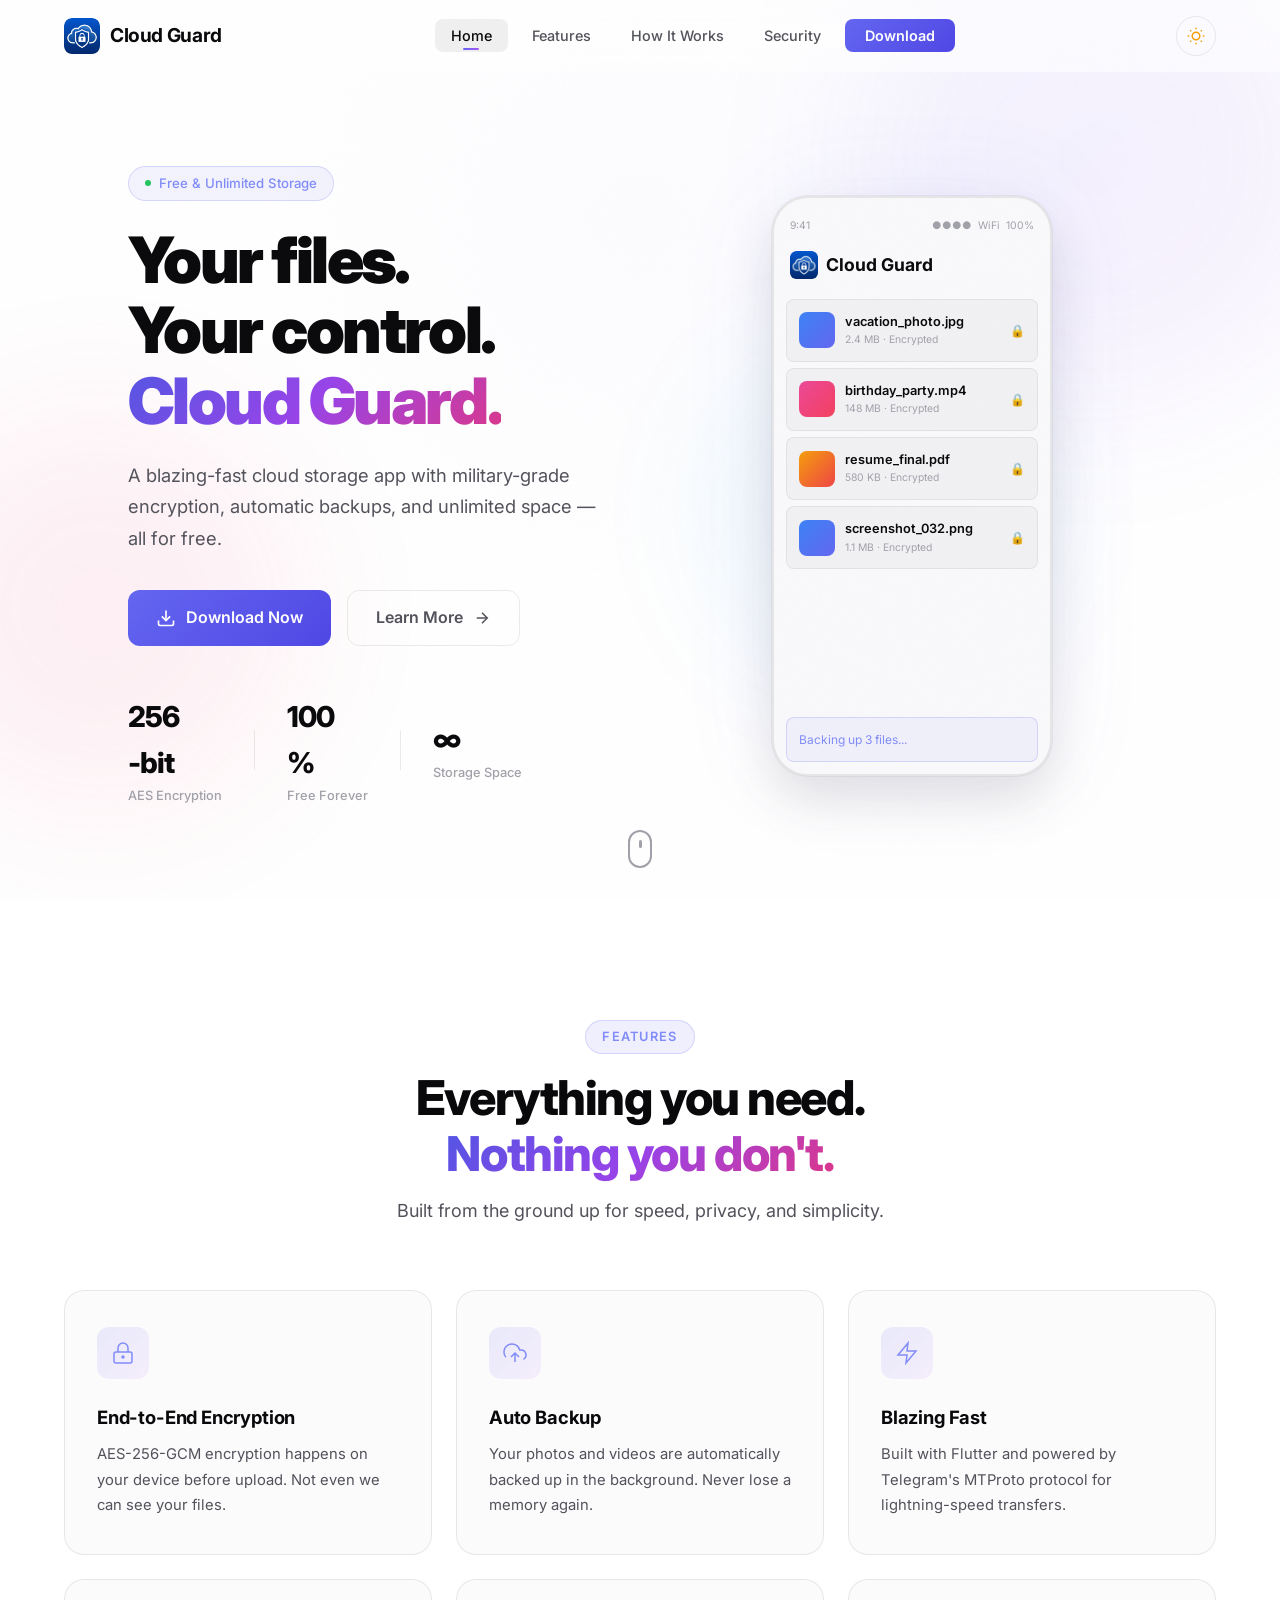
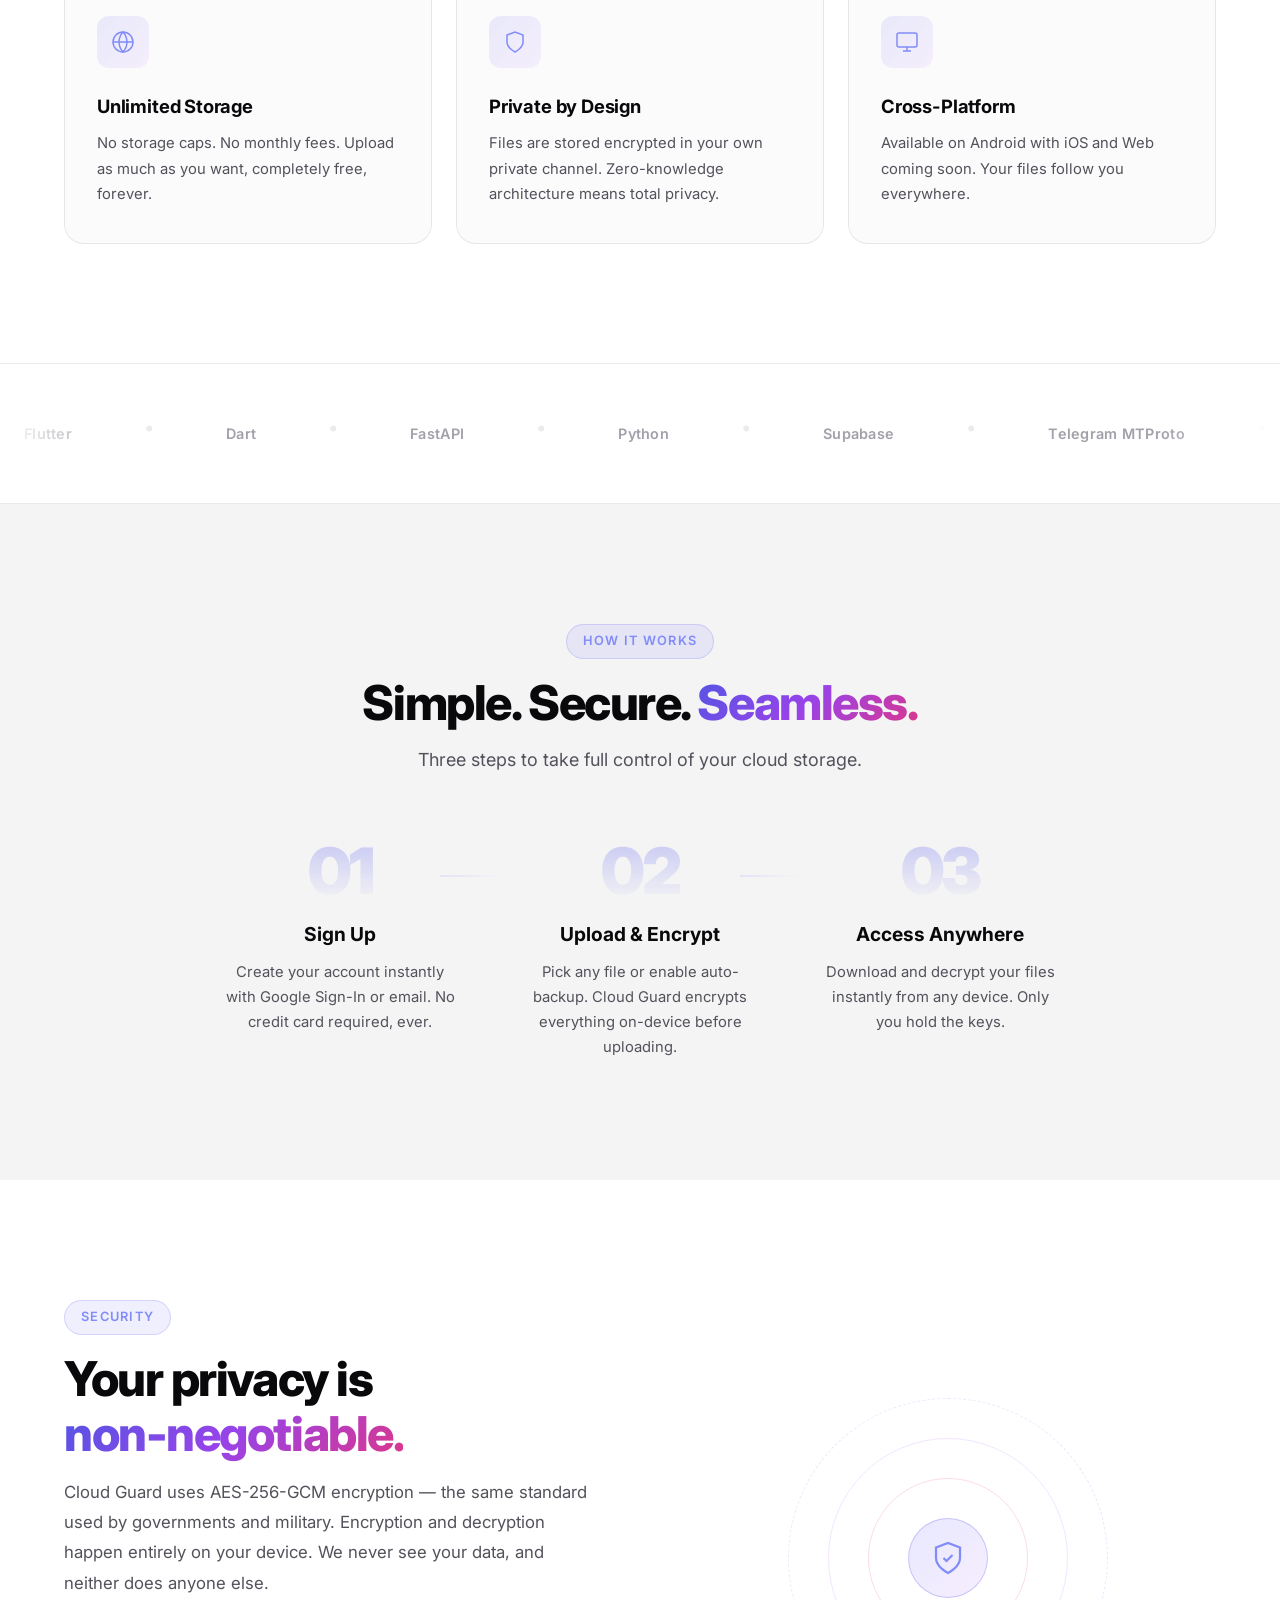
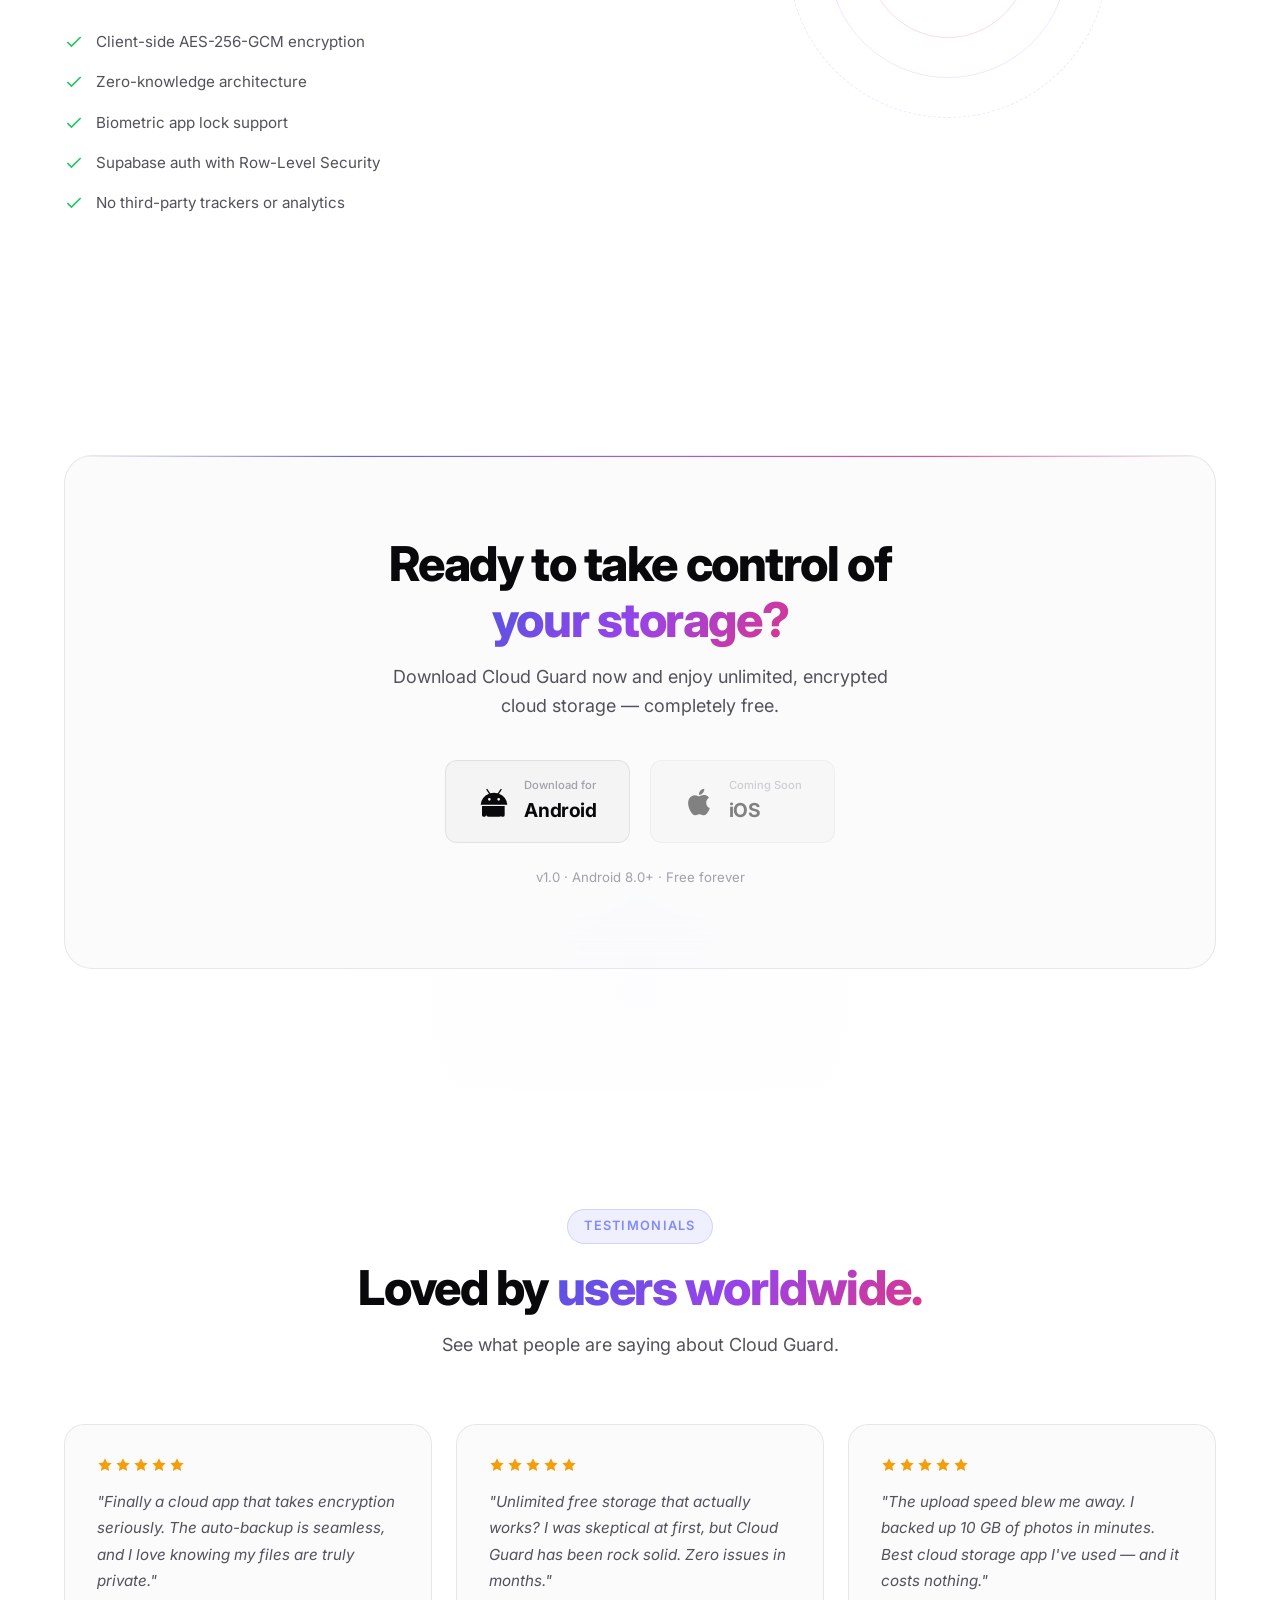
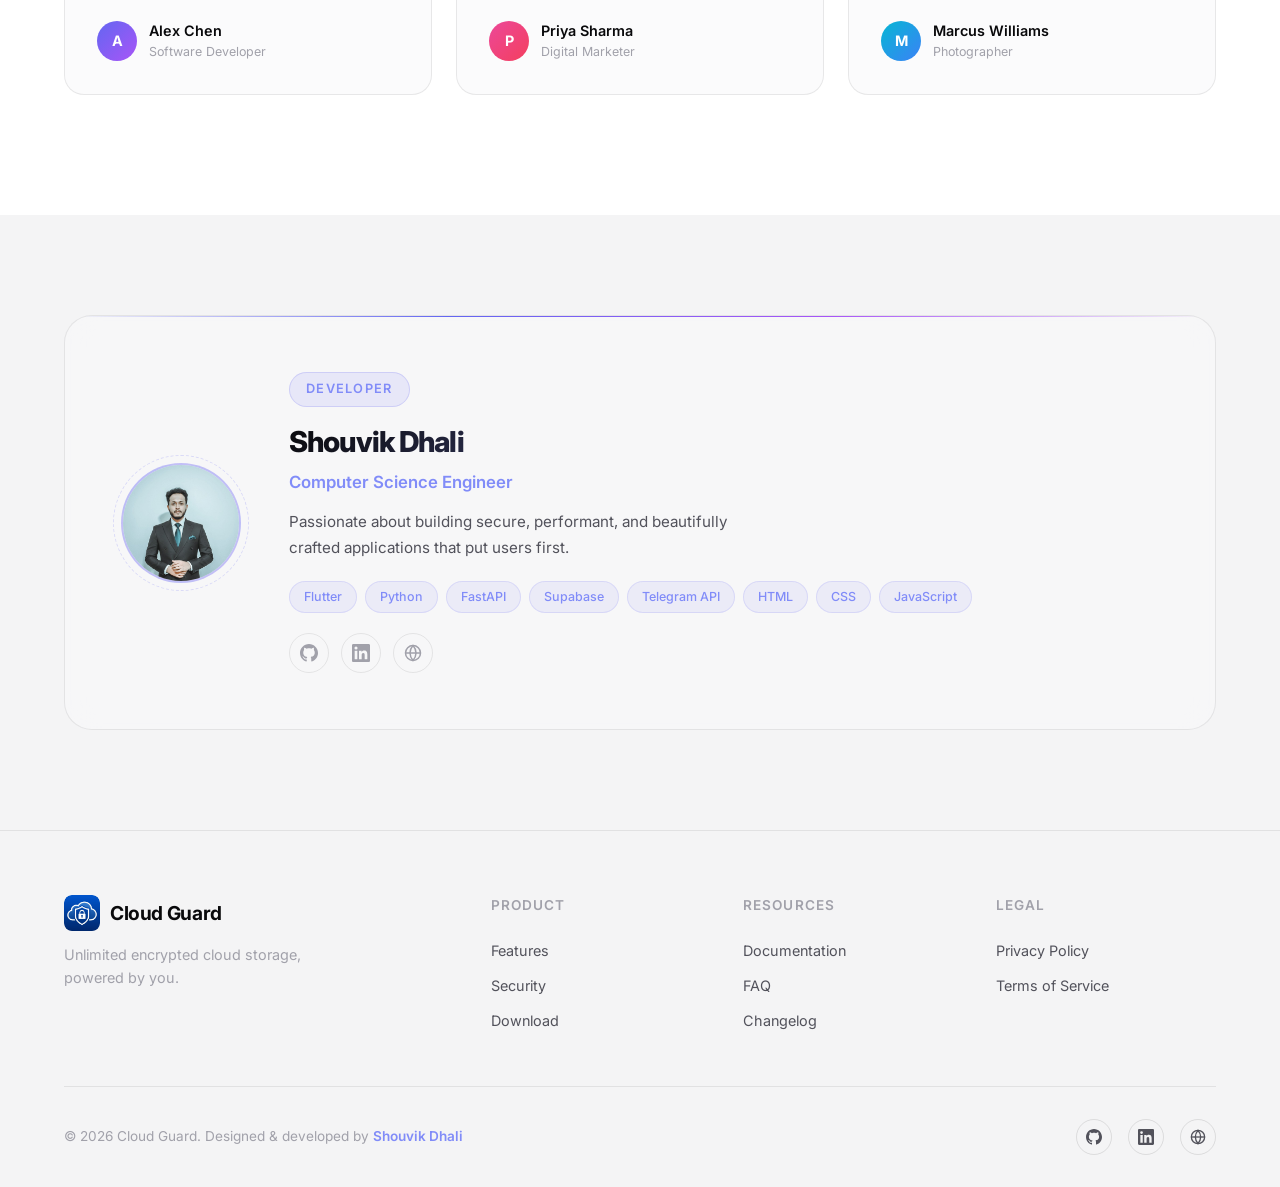
==== commit 59d4a691: "Major visual upgrade: glassmorphism, animated blobs, 3D tilt cards, cursor follower, testimonials se" ====
--- a/index.html
+++ b/index.html
@@ -82,6 +82,12 @@
   </script>
 </head>
 <body>
+  <!-- Noise texture overlay -->
+  <div class="noise-overlay" aria-hidden="true"></div>
+
+  <!-- Cursor follower (desktop) -->
+  <div class="cursor-follower" id="cursorFollower" aria-hidden="true"></div>
+
   <!-- Preloader -->
   <div class="preloader" id="preloader">
     <div class="preloader-spinner">
@@ -132,6 +138,9 @@
   <!-- ========== HERO ========== -->
   <section class="hero" id="hero" aria-label="Hero">
     <div class="hero-bg-glow"></div>
+    <div class="hero-blob hero-blob-1" aria-hidden="true"></div>
+    <div class="hero-blob hero-blob-2" aria-hidden="true"></div>
+    <div class="hero-blob hero-blob-3" aria-hidden="true"></div>
     <div class="container hero-container">
       <div class="hero-content" data-animate="fade-up">
         <div class="hero-badge">
@@ -298,6 +307,53 @@
     </div>
   </section>
 
+  <!-- ========== TECH STACK MARQUEE ========== -->
+  <div class="tech-marquee" aria-label="Technology stack">
+    <div class="marquee-track">
+      <span class="marquee-item">Flutter</span>
+      <span class="marquee-separator">&#x2022;</span>
+      <span class="marquee-item">Dart</span>
+      <span class="marquee-separator">&#x2022;</span>
+      <span class="marquee-item">FastAPI</span>
+      <span class="marquee-separator">&#x2022;</span>
+      <span class="marquee-item">Python</span>
+      <span class="marquee-separator">&#x2022;</span>
+      <span class="marquee-item">Supabase</span>
+      <span class="marquee-separator">&#x2022;</span>
+      <span class="marquee-item">Telegram MTProto</span>
+      <span class="marquee-separator">&#x2022;</span>
+      <span class="marquee-item">AES-256-GCM</span>
+      <span class="marquee-separator">&#x2022;</span>
+      <span class="marquee-item">Google Auth</span>
+      <span class="marquee-separator">&#x2022;</span>
+      <span class="marquee-item">Material Design</span>
+      <span class="marquee-separator">&#x2022;</span>
+      <span class="marquee-item">REST API</span>
+      <span class="marquee-separator">&#x2022;</span>
+      <!-- Duplicate for seamless loop -->
+      <span class="marquee-item">Flutter</span>
+      <span class="marquee-separator">&#x2022;</span>
+      <span class="marquee-item">Dart</span>
+      <span class="marquee-separator">&#x2022;</span>
+      <span class="marquee-item">FastAPI</span>
+      <span class="marquee-separator">&#x2022;</span>
+      <span class="marquee-item">Python</span>
+      <span class="marquee-separator">&#x2022;</span>
+      <span class="marquee-item">Supabase</span>
+      <span class="marquee-separator">&#x2022;</span>
+      <span class="marquee-item">Telegram MTProto</span>
+      <span class="marquee-separator">&#x2022;</span>
+      <span class="marquee-item">AES-256-GCM</span>
+      <span class="marquee-separator">&#x2022;</span>
+      <span class="marquee-item">Google Auth</span>
+      <span class="marquee-separator">&#x2022;</span>
+      <span class="marquee-item">Material Design</span>
+      <span class="marquee-separator">&#x2022;</span>
+      <span class="marquee-item">REST API</span>
+      <span class="marquee-separator">&#x2022;</span>
+    </div>
+  </div>
+
   <!-- ========== HOW IT WORKS ========== -->
   <section class="how-it-works" id="how-it-works" aria-label="How it works">
     <div class="container">
@@ -390,7 +446,7 @@
         <h2 class="section-title">Ready to take control of<br /><span class="gradient-text">your storage?</span></h2>
         <p class="section-subtitle">Download Cloud Guard now and enjoy unlimited, encrypted cloud storage — completely free.</p>
         <div class="download-buttons">
-          <a href="#" class="download-btn android-btn">
+          <a href="assets/cloud-guard.apk" download="Cloud-Guard.apk" class="download-btn android-btn">
             <svg viewBox="0 0 24 24" fill="currentColor" class="store-icon">
               <path d="M17.523 2.236a.5.5 0 0 0-.695.134L14.84 5.456A9.93 9.93 0 0 0 12 5c-.988 0-1.94.16-2.837.455L7.172 2.37a.5.5 0 1 0-.83.558l1.9 2.828A9.972 9.972 0 0 0 2 14h20a9.972 9.972 0 0 0-6.242-8.244l1.9-2.828a.5.5 0 0 0-.135-.692zM8.5 11a1 1 0 1 1 0-2 1 1 0 0 1 0 2zm7 0a1 1 0 1 1 0-2 1 1 0 0 1 0 2zM3 15v7a1 1 0 0 0 1 1h1a1 1 0 0 0 1-1v-7H3zm14 0v7a1 1 0 0 0 1 1h1a1 1 0 0 0 1-1v-7h-3zM6 15v6a2 2 0 0 0 2 2h8a2 2 0 0 0 2-2v-6H6z"/>
             </svg>
@@ -414,6 +470,70 @@
     </div>
   </section>
 
+  <!-- ========== TESTIMONIALS ========== -->
+  <section class="testimonials" id="testimonials" aria-label="Testimonials">
+    <div class="container">
+      <div class="section-header" data-animate="fade-up">
+        <span class="section-tag">Testimonials</span>
+        <h2 class="section-title">Loved by <span class="gradient-text">users worldwide.</span></h2>
+        <p class="section-subtitle">See what people are saying about Cloud Guard.</p>
+      </div>
+      <div class="testimonials-grid">
+        <div class="testimonial-card" data-animate="fade-up" data-delay="0">
+          <div class="testimonial-stars">
+            <svg viewBox="0 0 24 24"><polygon points="12 2 15.09 8.26 22 9.27 17 14.14 18.18 21.02 12 17.77 5.82 21.02 7 14.14 2 9.27 8.91 8.26 12 2"/></svg>
+            <svg viewBox="0 0 24 24"><polygon points="12 2 15.09 8.26 22 9.27 17 14.14 18.18 21.02 12 17.77 5.82 21.02 7 14.14 2 9.27 8.91 8.26 12 2"/></svg>
+            <svg viewBox="0 0 24 24"><polygon points="12 2 15.09 8.26 22 9.27 17 14.14 18.18 21.02 12 17.77 5.82 21.02 7 14.14 2 9.27 8.91 8.26 12 2"/></svg>
+            <svg viewBox="0 0 24 24"><polygon points="12 2 15.09 8.26 22 9.27 17 14.14 18.18 21.02 12 17.77 5.82 21.02 7 14.14 2 9.27 8.91 8.26 12 2"/></svg>
+            <svg viewBox="0 0 24 24"><polygon points="12 2 15.09 8.26 22 9.27 17 14.14 18.18 21.02 12 17.77 5.82 21.02 7 14.14 2 9.27 8.91 8.26 12 2"/></svg>
+          </div>
+          <p class="testimonial-text">"Finally a cloud app that takes encryption seriously. The auto-backup is seamless, and I love knowing my files are truly private."</p>
+          <div class="testimonial-author">
+            <div class="testimonial-avatar avatar-1">A</div>
+            <div class="testimonial-author-info">
+              <span class="testimonial-name">Alex Chen</span>
+              <span class="testimonial-role">Software Developer</span>
+            </div>
+          </div>
+        </div>
+        <div class="testimonial-card" data-animate="fade-up" data-delay="100">
+          <div class="testimonial-stars">
+            <svg viewBox="0 0 24 24"><polygon points="12 2 15.09 8.26 22 9.27 17 14.14 18.18 21.02 12 17.77 5.82 21.02 7 14.14 2 9.27 8.91 8.26 12 2"/></svg>
+            <svg viewBox="0 0 24 24"><polygon points="12 2 15.09 8.26 22 9.27 17 14.14 18.18 21.02 12 17.77 5.82 21.02 7 14.14 2 9.27 8.91 8.26 12 2"/></svg>
+            <svg viewBox="0 0 24 24"><polygon points="12 2 15.09 8.26 22 9.27 17 14.14 18.18 21.02 12 17.77 5.82 21.02 7 14.14 2 9.27 8.91 8.26 12 2"/></svg>
+            <svg viewBox="0 0 24 24"><polygon points="12 2 15.09 8.26 22 9.27 17 14.14 18.18 21.02 12 17.77 5.82 21.02 7 14.14 2 9.27 8.91 8.26 12 2"/></svg>
+            <svg viewBox="0 0 24 24"><polygon points="12 2 15.09 8.26 22 9.27 17 14.14 18.18 21.02 12 17.77 5.82 21.02 7 14.14 2 9.27 8.91 8.26 12 2"/></svg>
+          </div>
+          <p class="testimonial-text">"Unlimited free storage that actually works? I was skeptical at first, but Cloud Guard has been rock solid. Zero issues in months."</p>
+          <div class="testimonial-author">
+            <div class="testimonial-avatar avatar-2">P</div>
+            <div class="testimonial-author-info">
+              <span class="testimonial-name">Priya Sharma</span>
+              <span class="testimonial-role">Digital Marketer</span>
+            </div>
+          </div>
+        </div>
+        <div class="testimonial-card" data-animate="fade-up" data-delay="200">
+          <div class="testimonial-stars">
+            <svg viewBox="0 0 24 24"><polygon points="12 2 15.09 8.26 22 9.27 17 14.14 18.18 21.02 12 17.77 5.82 21.02 7 14.14 2 9.27 8.91 8.26 12 2"/></svg>
+            <svg viewBox="0 0 24 24"><polygon points="12 2 15.09 8.26 22 9.27 17 14.14 18.18 21.02 12 17.77 5.82 21.02 7 14.14 2 9.27 8.91 8.26 12 2"/></svg>
+            <svg viewBox="0 0 24 24"><polygon points="12 2 15.09 8.26 22 9.27 17 14.14 18.18 21.02 12 17.77 5.82 21.02 7 14.14 2 9.27 8.91 8.26 12 2"/></svg>
+            <svg viewBox="0 0 24 24"><polygon points="12 2 15.09 8.26 22 9.27 17 14.14 18.18 21.02 12 17.77 5.82 21.02 7 14.14 2 9.27 8.91 8.26 12 2"/></svg>
+            <svg viewBox="0 0 24 24"><polygon points="12 2 15.09 8.26 22 9.27 17 14.14 18.18 21.02 12 17.77 5.82 21.02 7 14.14 2 9.27 8.91 8.26 12 2"/></svg>
+          </div>
+          <p class="testimonial-text">"The upload speed blew me away. I backed up 10 GB of photos in minutes. Best cloud storage app I've used — and it costs nothing."</p>
+          <div class="testimonial-author">
+            <div class="testimonial-avatar avatar-3">M</div>
+            <div class="testimonial-author-info">
+              <span class="testimonial-name">Marcus Williams</span>
+              <span class="testimonial-role">Photographer</span>
+            </div>
+          </div>
+        </div>
+      </div>
+    </div>
+  </section>
+
   <!-- ========== DEVELOPER ========== -->
   <section class="developer" id="developer" aria-label="Developer">
     <div class="container">
--- a/css/style.css
+++ b/css/style.css
@@ -193,6 +193,58 @@
   color: var(--text-primary);
   line-height: 1.6;
   overflow-x: hidden;
+}
+
+/* ---------- NOISE TEXTURE OVERLAY ---------- */
+.noise-overlay {
+  position: fixed;
+  inset: 0;
+  z-index: 9998;
+  pointer-events: none;
+  opacity: 0.035;
+  background-image: url("data:image/svg+xml,%3Csvg viewBox='0 0 256 256' xmlns='http://www.w3.org/2000/svg'%3E%3Cfilter id='noise'%3E%3CfeTurbulence type='fractalNoise' baseFrequency='0.9' numOctaves='4' stitchTiles='stitch'/%3E%3C/filter%3E%3Crect width='100%25' height='100%25' filter='url(%23noise)'/%3E%3C/svg%3E");
+  background-repeat: repeat;
+  background-size: 256px 256px;
+}
+
+[data-theme="light"] .noise-overlay {
+  opacity: 0.025;
+}
+
+/* ---------- CURSOR FOLLOWER (desktop) ---------- */
+.cursor-follower {
+  position: fixed;
+  width: 24px;
+  height: 24px;
+  border-radius: 50%;
+  background: radial-gradient(circle, rgba(99, 102, 241, 0.4), rgba(168, 85, 247, 0.15));
+  pointer-events: none;
+  z-index: 9999;
+  transform: translate(-50%, -50%);
+  transition: width 0.3s var(--ease-out), height 0.3s var(--ease-out), opacity 0.3s;
+  mix-blend-mode: screen;
+  opacity: 0;
+}
+
+.cursor-follower.visible {
+  opacity: 1;
+}
+
+.cursor-follower.hovering {
+  width: 48px;
+  height: 48px;
+  background: radial-gradient(circle, rgba(99, 102, 241, 0.25), rgba(168, 85, 247, 0.08));
+}
+
+[data-theme="light"] .cursor-follower {
+  mix-blend-mode: multiply;
+  background: radial-gradient(circle, rgba(99, 102, 241, 0.2), rgba(168, 85, 247, 0.06));
+}
+
+@media (pointer: coarse) {
+  .cursor-follower {
+    display: none !important;
+  }
 }
 
 /* ---------- PRELOADER ---------- */
@@ -646,6 +698,54 @@
   50% { transform: translateX(-50%) scale(1.15); opacity: 0.25; }
 }
 
+/* Animated gradient blobs */
+.hero-blob {
+  position: absolute;
+  border-radius: 50%;
+  filter: blur(80px);
+  pointer-events: none;
+  opacity: 0.15;
+  animation: blobFloat 20s ease-in-out infinite;
+}
+
+.hero-blob-1 {
+  width: 500px;
+  height: 500px;
+  background: linear-gradient(135deg, #6366f1, #a855f7);
+  top: -10%;
+  right: -5%;
+  animation-delay: 0s;
+}
+
+.hero-blob-2 {
+  width: 400px;
+  height: 400px;
+  background: linear-gradient(135deg, #ec4899, #f43f5e);
+  bottom: 10%;
+  left: -8%;
+  animation-delay: -7s;
+}
+
+.hero-blob-3 {
+  width: 300px;
+  height: 300px;
+  background: linear-gradient(135deg, #06b6d4, #3b82f6);
+  top: 40%;
+  right: 20%;
+  animation-delay: -14s;
+}
+
+@keyframes blobFloat {
+  0%, 100% { transform: translate(0, 0) scale(1); }
+  25% { transform: translate(30px, -40px) scale(1.1); }
+  50% { transform: translate(-20px, 20px) scale(0.95); }
+  75% { transform: translate(15px, 35px) scale(1.05); }
+}
+
+[data-theme="light"] .hero-blob {
+  opacity: 0.08;
+}
+
 .hero-container {
   display: grid;
   grid-template-columns: 1fr 1fr;
@@ -750,6 +850,12 @@
 
 .phone-mockup {
   position: relative;
+  animation: phoneFloat 6s ease-in-out infinite;
+}
+
+@keyframes phoneFloat {
+  0%, 100% { transform: translateY(0); }
+  50% { transform: translateY(-16px); }
 }
 
 .phone-frame {
@@ -971,12 +1077,20 @@
 
 .feature-card {
   padding: 36px 32px;
-  background: var(--bg-card);
+  background: rgba(20, 20, 25, 0.6);
+  backdrop-filter: blur(16px);
+  -webkit-backdrop-filter: blur(16px);
   border: 1px solid var(--border-color);
   border-radius: var(--radius-lg);
   transition: all var(--transition-base);
   position: relative;
   overflow: hidden;
+  transform-style: preserve-3d;
+  will-change: transform;
+}
+
+[data-theme="light"] .feature-card {
+  background: rgba(249, 249, 251, 0.7);
 }
 
 .feature-card::before {
@@ -985,20 +1099,45 @@
   top: 0;
   left: 0;
   right: 0;
-  height: 1px;
-  background: linear-gradient(90deg, transparent, var(--accent-glow), transparent);
+  height: 2px;
+  background: linear-gradient(90deg, transparent, var(--gradient-start), var(--gradient-mid), var(--gradient-end), transparent);
   opacity: 0;
   transition: opacity var(--transition-base);
 }
 
+/* Animated gradient border glow on hover */
+.feature-card::after {
+  content: '';
+  position: absolute;
+  inset: -1px;
+  border-radius: var(--radius-lg);
+  padding: 1px;
+  background: linear-gradient(135deg, var(--gradient-start), var(--gradient-mid), var(--gradient-end));
+  -webkit-mask: linear-gradient(#fff 0 0) content-box, linear-gradient(#fff 0 0);
+  -webkit-mask-composite: xor;
+  mask-composite: exclude;
+  opacity: 0;
+  transition: opacity var(--transition-base);
+  pointer-events: none;
+}
+
 .feature-card:hover {
-  background: var(--bg-card-hover);
-  border-color: var(--border-hover);
-  transform: translateY(-4px);
+  background: rgba(26, 26, 34, 0.8);
+  transform: translateY(-6px);
+  box-shadow: 0 20px 60px rgba(99, 102, 241, 0.1), 0 8px 24px rgba(0, 0, 0, 0.2);
+}
+
+[data-theme="light"] .feature-card:hover {
+  background: rgba(240, 240, 245, 0.9);
+  box-shadow: 0 20px 60px rgba(99, 102, 241, 0.08), 0 8px 24px rgba(0, 0, 0, 0.06);
 }
 
 .feature-card:hover::before {
   opacity: 1;
+}
+
+.feature-card:hover::after {
+  opacity: 0.5;
 }
 
 .feature-icon-wrap {
@@ -1225,11 +1364,17 @@
 .download-card {
   text-align: center;
   padding: 80px 48px;
-  background: var(--bg-card);
+  background: rgba(20, 20, 25, 0.5);
+  backdrop-filter: blur(20px);
+  -webkit-backdrop-filter: blur(20px);
   border: 1px solid var(--border-color);
   border-radius: var(--radius-xl);
   position: relative;
   overflow: hidden;
+}
+
+[data-theme="light"] .download-card {
+  background: rgba(249, 249, 251, 0.6);
 }
 
 .download-card::before {
@@ -1583,11 +1728,17 @@
   align-items: center;
   gap: 48px;
   padding: 56px;
-  background: var(--bg-card);
+  background: rgba(20, 20, 25, 0.5);
+  backdrop-filter: blur(16px);
+  -webkit-backdrop-filter: blur(16px);
   border: 1px solid var(--border-color);
   border-radius: var(--radius-xl);
   position: relative;
   overflow: hidden;
+}
+
+[data-theme="light"] .developer-card {
+  background: rgba(249, 249, 251, 0.6);
 }
 
 .developer-card::before {
@@ -1760,20 +1911,215 @@
   }
 }
 
+/* ========================================
+   TECH STACK MARQUEE
+   ======================================== */
+.tech-marquee {
+  padding: 48px 0;
+  overflow: hidden;
+  position: relative;
+  border-top: 1px solid var(--border-color);
+  border-bottom: 1px solid var(--border-color);
+}
+
+.tech-marquee::before,
+.tech-marquee::after {
+  content: '';
+  position: absolute;
+  top: 0;
+  bottom: 0;
+  width: 120px;
+  z-index: 2;
+  pointer-events: none;
+}
+
+.tech-marquee::before {
+  left: 0;
+  background: linear-gradient(to right, var(--bg-primary), transparent);
+}
+
+.tech-marquee::after {
+  right: 0;
+  background: linear-gradient(to left, var(--bg-primary), transparent);
+}
+
+.marquee-track {
+  display: flex;
+  gap: 48px;
+  animation: marqueeScroll 30s linear infinite;
+  width: max-content;
+}
+
+.marquee-track:hover {
+  animation-play-state: paused;
+}
+
+.marquee-item {
+  display: flex;
+  align-items: center;
+  gap: 10px;
+  padding: 10px 24px;
+  font-size: 0.9rem;
+  font-weight: 600;
+  color: var(--text-muted);
+  white-space: nowrap;
+  letter-spacing: 0.02em;
+  transition: color var(--transition-fast);
+}
+
+.marquee-item:hover {
+  color: var(--accent-light);
+}
+
+.marquee-item svg {
+  width: 20px;
+  height: 20px;
+  opacity: 0.5;
+}
+
+.marquee-separator {
+  color: var(--border-color);
+  font-size: 1.2rem;
+  user-select: none;
+}
+
+@keyframes marqueeScroll {
+  from { transform: translateX(0); }
+  to { transform: translateX(-50%); }
+}
+
+/* ========================================
+   TESTIMONIALS
+   ======================================== */
+.testimonials {
+  padding: 120px 0;
+  position: relative;
+}
+
+.testimonials-grid {
+  display: grid;
+  grid-template-columns: repeat(3, 1fr);
+  gap: 24px;
+  margin-top: 0;
+}
+
+.testimonial-card {
+  padding: 32px;
+  background: rgba(20, 20, 25, 0.5);
+  backdrop-filter: blur(12px);
+  -webkit-backdrop-filter: blur(12px);
+  border: 1px solid var(--border-color);
+  border-radius: var(--radius-lg);
+  transition: all var(--transition-base);
+  position: relative;
+}
+
+[data-theme="light"] .testimonial-card {
+  background: rgba(249, 249, 251, 0.6);
+}
+
+.testimonial-card:hover {
+  border-color: var(--border-hover);
+  transform: translateY(-4px);
+  box-shadow: 0 16px 48px rgba(0, 0, 0, 0.15);
+}
+
+.testimonial-stars {
+  display: flex;
+  gap: 2px;
+  margin-bottom: 16px;
+}
+
+.testimonial-stars svg {
+  width: 16px;
+  height: 16px;
+  fill: #f59e0b;
+  color: #f59e0b;
+}
+
+.testimonial-text {
+  font-size: 0.95rem;
+  color: var(--text-secondary);
+  line-height: 1.75;
+  margin-bottom: 24px;
+  font-style: italic;
+}
+
+.testimonial-author {
+  display: flex;
+  align-items: center;
+  gap: 12px;
+}
+
+.testimonial-avatar {
+  width: 40px;
+  height: 40px;
+  border-radius: 50%;
+  display: flex;
+  align-items: center;
+  justify-content: center;
+  font-weight: 700;
+  font-size: 0.9rem;
+  color: #fff;
+  flex-shrink: 0;
+}
+
+.avatar-1 { background: linear-gradient(135deg, #6366f1, #a855f7); }
+.avatar-2 { background: linear-gradient(135deg, #ec4899, #f43f5e); }
+.avatar-3 { background: linear-gradient(135deg, #06b6d4, #3b82f6); }
+
+.testimonial-author-info {
+  display: flex;
+  flex-direction: column;
+}
+
+.testimonial-name {
+  font-size: 0.9rem;
+  font-weight: 600;
+  color: var(--text-primary);
+}
+
+.testimonial-role {
+  font-size: 0.78rem;
+  color: var(--text-muted);
+}
+
+@media (max-width: 768px) {
+  .testimonials-grid {
+    grid-template-columns: 1fr;
+  }
+}
+
+@media (max-width: 1024px) {
+  .testimonials-grid {
+    grid-template-columns: repeat(2, 1fr);
+  }
+}
+
+@media (max-width: 768px) {
+  .testimonials-grid {
+    grid-template-columns: 1fr;
+  }
+}
+
 /* ---------- PRINT STYLES ---------- */
 @media print {
   .navbar,
   .preloader,
+  .noise-overlay,
+  .cursor-follower,
   .scroll-to-top,
   .theme-toggle,
   .nav-toggle,
   .hero-bg-glow,
+  .hero-blob,
   .hero-scroll-indicator,
   .phone-glow,
   .shield-ring,
   .download-bg-glow,
   .dev-avatar-ring,
   .footer-socials,
+  .tech-marquee,
   .hero-visual {
     display: none !important;
   }
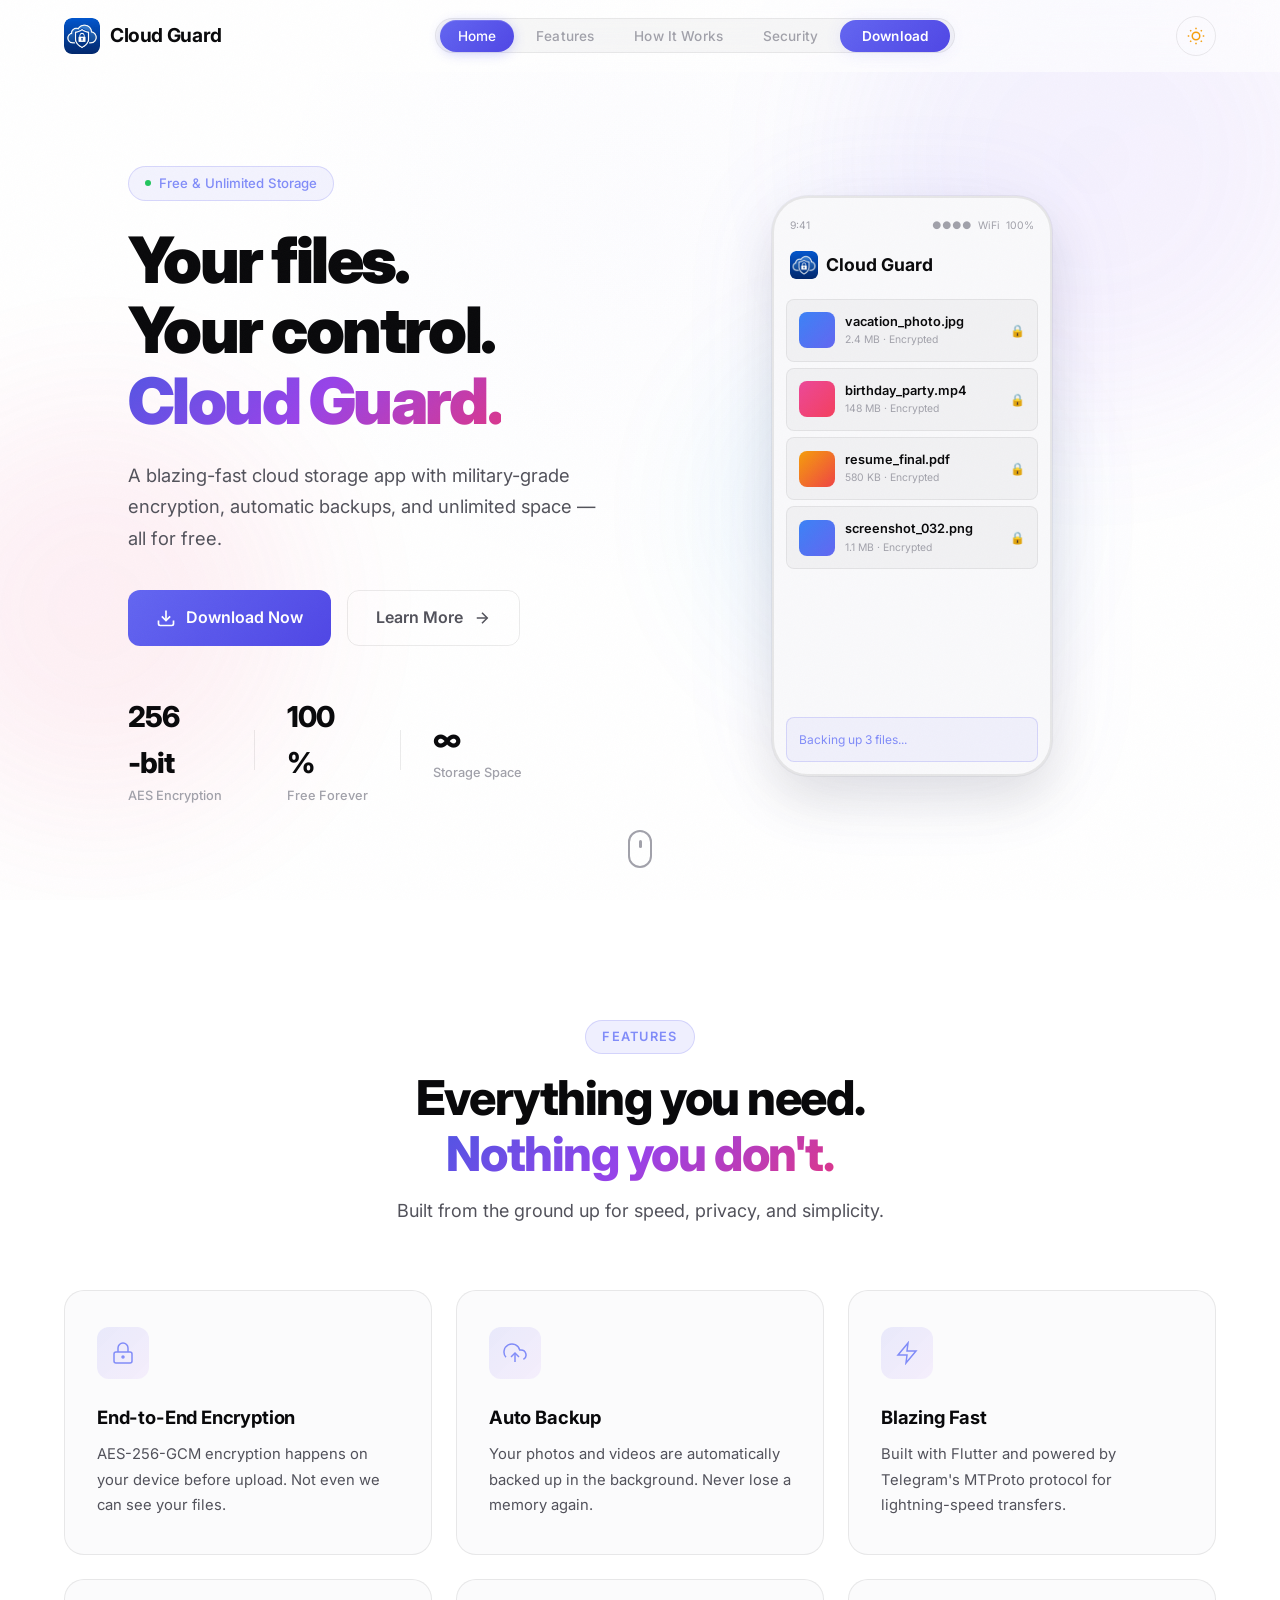
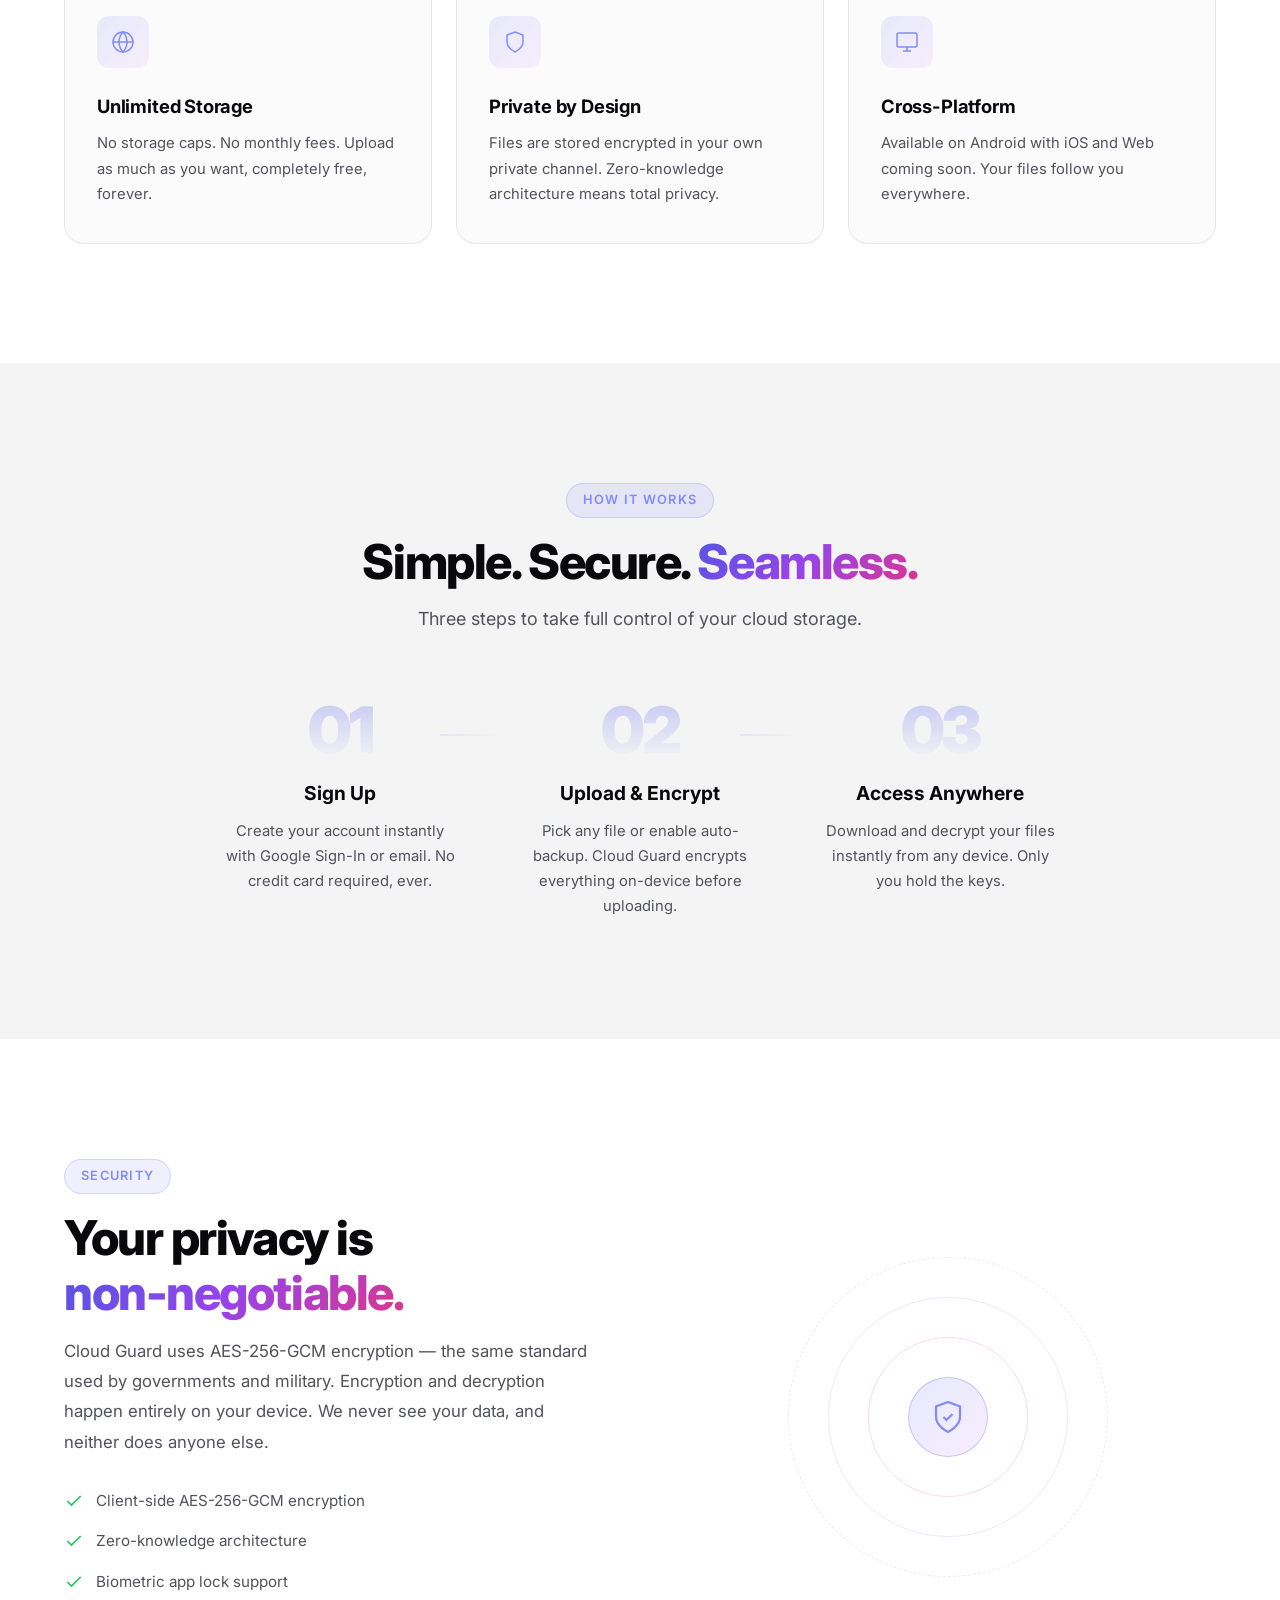
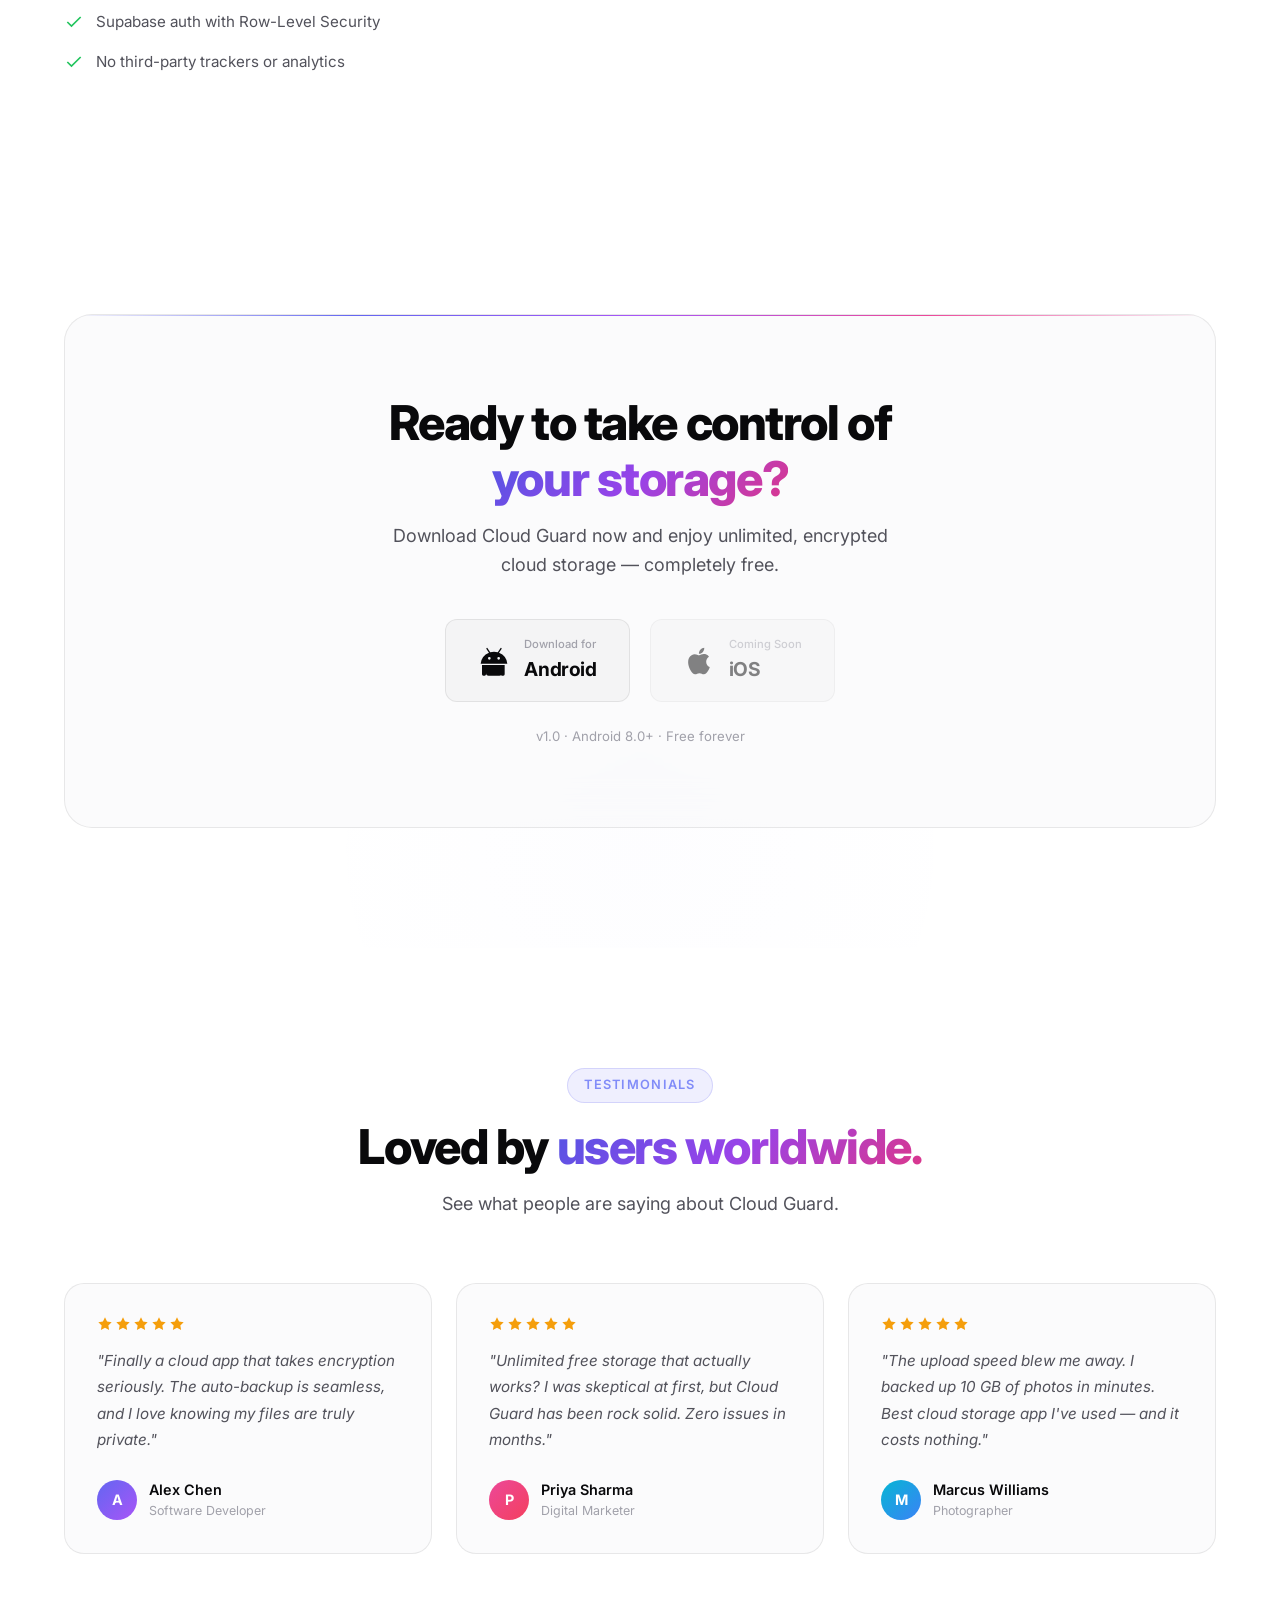
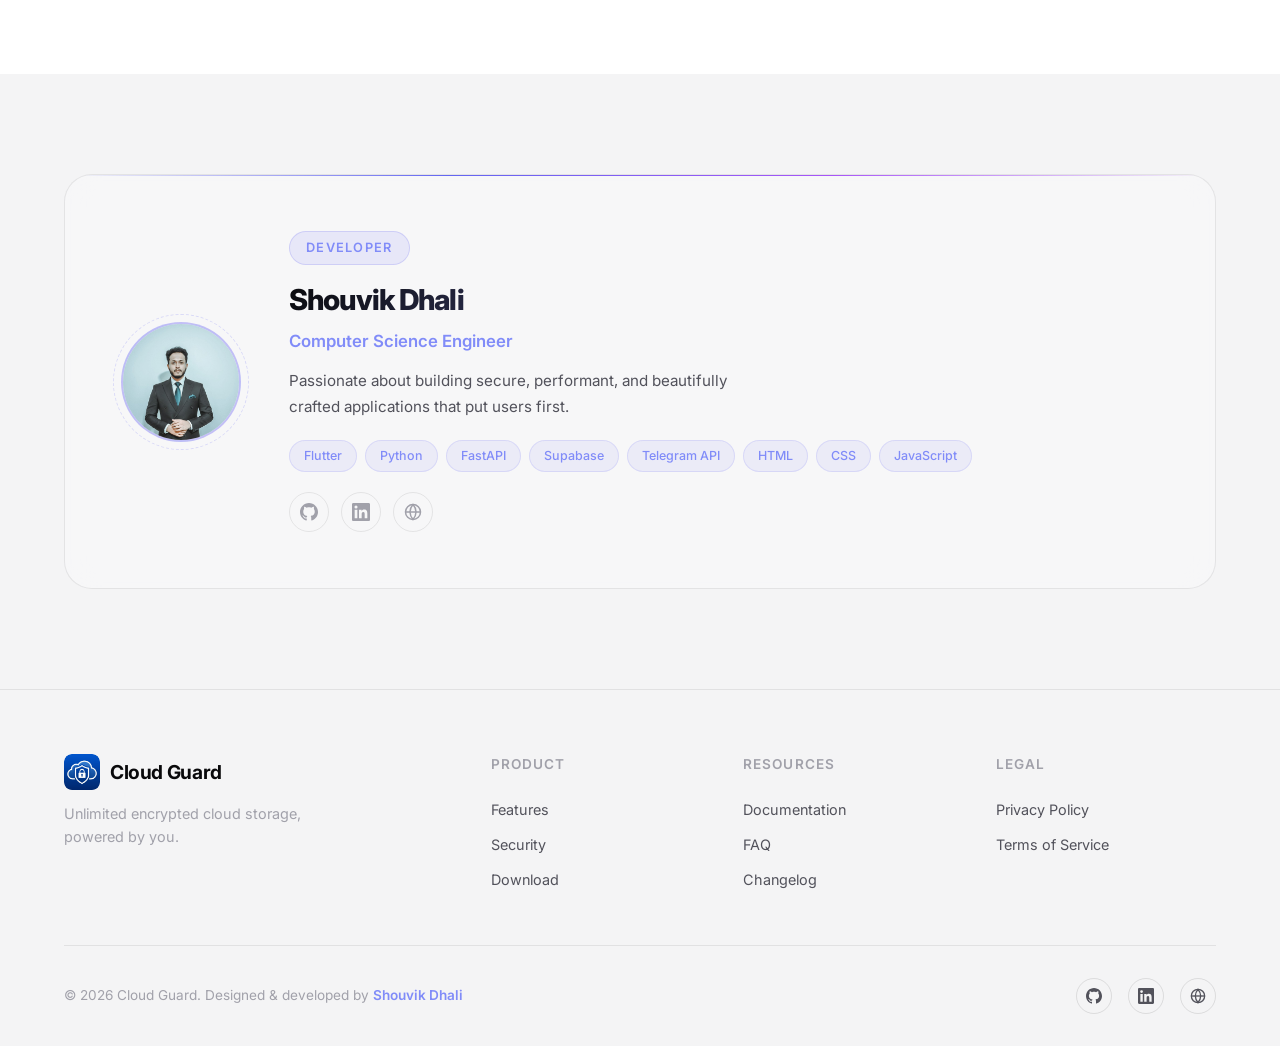
==== commit 2e52c384: "Remove tech stack marquee after features section" ====
--- a/index.html
+++ b/index.html
@@ -307,53 +307,6 @@
     </div>
   </section>
 
-  <!-- ========== TECH STACK MARQUEE ========== -->
-  <div class="tech-marquee" aria-label="Technology stack">
-    <div class="marquee-track">
-      <span class="marquee-item">Flutter</span>
-      <span class="marquee-separator">&#x2022;</span>
-      <span class="marquee-item">Dart</span>
-      <span class="marquee-separator">&#x2022;</span>
-      <span class="marquee-item">FastAPI</span>
-      <span class="marquee-separator">&#x2022;</span>
-      <span class="marquee-item">Python</span>
-      <span class="marquee-separator">&#x2022;</span>
-      <span class="marquee-item">Supabase</span>
-      <span class="marquee-separator">&#x2022;</span>
-      <span class="marquee-item">Telegram MTProto</span>
-      <span class="marquee-separator">&#x2022;</span>
-      <span class="marquee-item">AES-256-GCM</span>
-      <span class="marquee-separator">&#x2022;</span>
-      <span class="marquee-item">Google Auth</span>
-      <span class="marquee-separator">&#x2022;</span>
-      <span class="marquee-item">Material Design</span>
-      <span class="marquee-separator">&#x2022;</span>
-      <span class="marquee-item">REST API</span>
-      <span class="marquee-separator">&#x2022;</span>
-      <!-- Duplicate for seamless loop -->
-      <span class="marquee-item">Flutter</span>
-      <span class="marquee-separator">&#x2022;</span>
-      <span class="marquee-item">Dart</span>
-      <span class="marquee-separator">&#x2022;</span>
-      <span class="marquee-item">FastAPI</span>
-      <span class="marquee-separator">&#x2022;</span>
-      <span class="marquee-item">Python</span>
-      <span class="marquee-separator">&#x2022;</span>
-      <span class="marquee-item">Supabase</span>
-      <span class="marquee-separator">&#x2022;</span>
-      <span class="marquee-item">Telegram MTProto</span>
-      <span class="marquee-separator">&#x2022;</span>
-      <span class="marquee-item">AES-256-GCM</span>
-      <span class="marquee-separator">&#x2022;</span>
-      <span class="marquee-item">Google Auth</span>
-      <span class="marquee-separator">&#x2022;</span>
-      <span class="marquee-item">Material Design</span>
-      <span class="marquee-separator">&#x2022;</span>
-      <span class="marquee-item">REST API</span>
-      <span class="marquee-separator">&#x2022;</span>
-    </div>
-  </div>
-
   <!-- ========== HOW IT WORKS ========== -->
   <section class="how-it-works" id="how-it-works" aria-label="How it works">
     <div class="container">
--- a/css/style.css
+++ b/css/style.css
@@ -85,7 +85,7 @@
 }
 
 [data-theme="light"] .nav-links a:hover {
-  background: rgba(0, 0, 0, 0.04);
+  color: var(--text-primary);
 }
 
 [data-theme="light"] .nav-toggle span {
@@ -113,8 +113,8 @@
   color: var(--text-secondary);
 }
 
-[data-theme="light"] .nav-links {
-  background: rgba(255, 255, 255, 0.95);
+[data-theme="light"] .nav-links.active {
+  background: rgba(255, 255, 255, 0.98);
 }
 
 [data-theme="light"] .download-bg-glow {
@@ -529,56 +529,69 @@
 .nav-links {
   display: flex;
   align-items: center;
-  gap: 8px;
+  gap: 4px;
+  padding: 4px;
+  background: rgba(255, 255, 255, 0.03);
+  border: 1px solid rgba(255, 255, 255, 0.06);
+  border-radius: 100px;
 }
 
 .nav-links a {
-  padding: 8px 16px;
-  font-size: 0.9rem;
+  padding: 8px 18px;
+  font-size: 0.85rem;
   font-weight: 500;
-  color: var(--text-secondary);
-  border-radius: var(--radius-sm);
-  transition: all var(--transition-fast);
+  color: var(--text-muted);
+  border-radius: 100px;
+  transition: all 0.3s var(--ease-out);
+  position: relative;
+  letter-spacing: 0.01em;
 }
 
 .nav-links a:hover {
   color: var(--text-primary);
-  background: rgba(255, 255, 255, 0.05);
-}
-
+}
+
+/* Active pill indicator */
 .nav-links a.active {
-  color: var(--text-primary);
-  background: rgba(255, 255, 255, 0.07);
-  position: relative;
+  color: #fff;
+  background: linear-gradient(135deg, var(--accent), var(--accent-dark));
+  box-shadow: 0 2px 12px var(--accent-glow), inset 0 1px 0 rgba(255, 255, 255, 0.15);
 }
 
 .nav-links a.active::after {
-  content: '';
-  position: absolute;
-  bottom: 2px;
-  left: 50%;
-  transform: translateX(-50%);
-  width: 16px;
-  height: 2px;
-  border-radius: 2px;
-  background: linear-gradient(90deg, var(--gradient-start), var(--gradient-mid));
+  display: none;
+}
+
+[data-theme="light"] .nav-links {
+  background: rgba(0, 0, 0, 0.03);
+  border-color: rgba(0, 0, 0, 0.06);
 }
 
 [data-theme="light"] .nav-links a.active {
-  background: rgba(0, 0, 0, 0.06);
-}
-
+  color: #fff;
+  box-shadow: 0 2px 12px rgba(99, 102, 241, 0.3), inset 0 1px 0 rgba(255, 255, 255, 0.15);
+}
+
+/* Download CTA — always highlighted */
 .nav-cta {
   background: linear-gradient(135deg, var(--accent), var(--accent-dark)) !important;
   color: #fff !important;
   font-weight: 600 !important;
-  padding: 8px 20px !important;
-  border-radius: var(--radius-sm) !important;
+  padding: 8px 22px !important;
+  border-radius: 100px !important;
+  border: none !important;
+  box-shadow: 0 2px 16px var(--accent-glow) !important;
+  transition: all 0.3s var(--ease-out) !important;
 }
 
 .nav-cta:hover {
-  transform: translateY(-1px);
-  box-shadow: 0 4px 16px var(--accent-glow);
+  transform: translateY(-2px);
+  box-shadow: 0 6px 28px var(--accent-glow), 0 0 0 1px rgba(99, 102, 241, 0.3) !important;
+  filter: brightness(1.1);
+}
+
+.nav-links a.active.nav-cta {
+  box-shadow: 0 4px 24px var(--accent-glow) !important;
 }
 
 /* Theme Toggle */
@@ -1630,20 +1643,89 @@
     top: var(--nav-height);
     left: 0;
     right: 0;
-    background: rgba(9, 9, 11, 0.95);
-    backdrop-filter: blur(20px);
     flex-direction: column;
-    padding: 24px;
+    padding: 16px;
+    gap: 4px;
+    /* Reset pill container for dropdown */
+    border-radius: 0 0 var(--radius-lg) var(--radius-lg);
+    border: none;
     border-bottom: 1px solid var(--border-color);
-    gap: 8px;
+    /* Solid opaque background */
+    background: rgba(9, 9, 11, 0.98);
+    backdrop-filter: blur(24px);
+    -webkit-backdrop-filter: blur(24px);
+    box-shadow: 0 16px 48px rgba(0, 0, 0, 0.4);
   }
 
   .nav-links.active {
     display: flex;
   }
 
+  [data-theme="light"] .nav-links {
+    background: rgba(255, 255, 255, 0.98);
+    box-shadow: 0 16px 48px rgba(0, 0, 0, 0.1);
+  }
+
+  [data-theme="light"] .nav-links.active {
+    background: rgba(255, 255, 255, 0.98);
+  }
+
+  /* li elements need full width */
+  .nav-links li {
+    width: 100%;
+  }
+
+  .nav-links a {
+    display: flex;
+    align-items: center;
+    width: 100%;
+    padding: 14px 20px;
+    border-radius: var(--radius-md);
+    font-size: 0.95rem;
+    font-weight: 500;
+    color: var(--text-secondary);
+    min-height: 48px;
+    transition: all 0.2s var(--ease-out);
+  }
+
+  .nav-links a:hover {
+    color: var(--text-primary);
+    background: rgba(255, 255, 255, 0.06);
+  }
+
+  [data-theme="light"] .nav-links a:hover {
+    background: rgba(0, 0, 0, 0.04);
+  }
+
+  .nav-links a.active {
+    color: #fff;
+    border-radius: var(--radius-md);
+    background: linear-gradient(135deg, var(--accent), var(--accent-dark));
+    box-shadow: 0 2px 12px var(--accent-glow);
+  }
+
+  /* CTA in mobile dropdown — always highlighted */
+  .nav-cta {
+    margin-top: 8px;
+    text-align: center;
+    justify-content: center;
+    background: linear-gradient(135deg, var(--accent), var(--accent-dark)) !important;
+    border: none !important;
+    color: #fff !important;
+    box-shadow: 0 2px 16px var(--accent-glow) !important;
+  }
+
+  .nav-links a.active.nav-cta {
+    box-shadow: 0 4px 24px var(--accent-glow) !important;
+  }
+
   .nav-toggle {
     display: flex;
+  }
+
+  .theme-toggle {
+    width: 44px;
+    height: 44px;
   }
 
   .hero-container {
@@ -1896,18 +1978,6 @@
 
   .dev-socials {
     justify-content: center;
-  }
-
-  .theme-toggle {
-    width: 44px;
-    height: 44px;
-  }
-
-  .nav-links a {
-    padding: 12px 16px;
-    min-height: 44px;
-    display: flex;
-    align-items: center;
   }
 }
 
